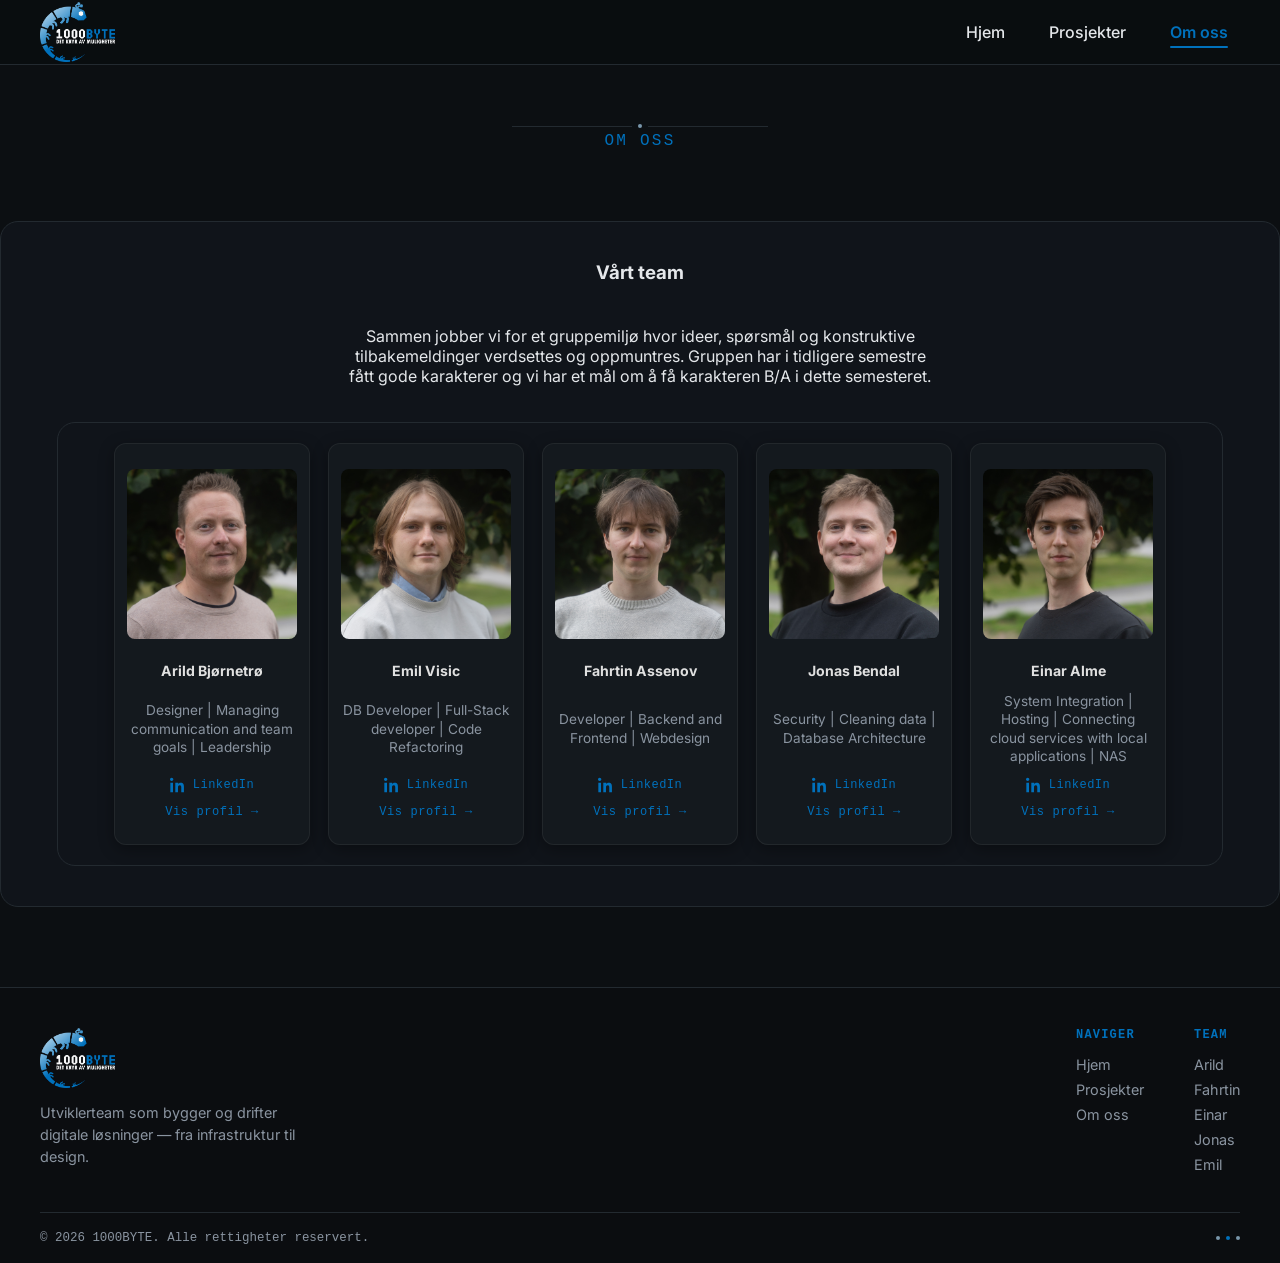
==== about.html @ f6336012 "changes to layout and keep things consistent in style." ====
<!DOCTYPE html>
<html lang="no">
<head>
    <meta charset="UTF-8">
    <meta name="viewport" content="width=device-width, initial-scale=1.0">
    <title>1000BYTE &mdash; Om oss</title>
    <link rel="stylesheet" href="site.css">
    <link rel="preconnect" href="https://fonts.googleapis.com">
    <link rel="preconnect" href="https://fonts.gstatic.com" crossorigin>
    <link href="https://fonts.googleapis.com/css2?family=Bitcount+Single:wght@100..900&family=Tiny5&display=swap" rel="stylesheet">
    <link href="https://fonts.googleapis.com/css2?family=Inter:wght@400;500;600;700;900&display=swap" rel="stylesheet">
</head>

<body class="about-page">
    <div id="header"></div>
    <header class="hero">

    <div class="section-divider">
        <span></span>
    </div>

    <span class="eyebrow">Om oss</span>

</header>
    
        <section class="section-panel">
            <h3 class="header-title" style="padding:0 0 8px; text-align:center;">
                Vårt team
            </h3>
            <div class="about-text-box">
            <p style="text-align:center;">
                Sammen jobber vi for et gruppemiljø hvor ideer, spørsmål og konstruktive tilbakemeldinger verdsettes og oppmuntres.
                Gruppen har i tidligere semestre fått gode karakterer og vi har et mål om å få karakteren B/A i dette semesteret.
            </p>
            </div>

        <section class="team-section section-panel">
            <div class="team">
               <div class="member-link">
    <div class="member">

        <a class="member-main-link"
           href="profile-arild.html"
           aria-label="Vis profilen til Arild Bjørnetrø"></a>

        <img src="img/Arild.jpg" alt="Arild" class="avatar-image">

        <h3 class="bold-text">Arild Bjørnetrø</h3>

        <p>
            Designer | Managing communication and team goals | Leadership
        </p>

        <a class="member-linkedin"
           href="https://www.linkedin.com/in/arild-bj%C3%B8rnetr%C3%B8-a94b39323/"
           target="_blank"
           rel="noopener noreferrer">

            <svg viewBox="0 0 24 24" aria-hidden="true">
                <path d="M4.98 3.5C4.98 4.88 3.86 6 2.48 6S0 4.88 0 3.5
                1.12 1 2.5 1s2.48 1.12 2.48 2.5zM.5 8.5h4V23h-4V8.5z
                M8.5 8.5h3.8v2h.05c.53-1 1.83-2.05 3.77-2.05
                4.03 0 4.78 2.65 4.78 6.1V23h-4v-6.9
                c0-1.65-.03-3.77-2.3-3.77-2.3 0-2.65
                1.8-2.65 3.65V23h-4V8.5z"/>
            </svg>

            LinkedIn
        </a>

        <span class="view-profile">Vis profil</span>

    </div>
</div>

    <!-- ==================== EMIL ==================== -->
    <div class="member-link">
        <div class="member">

            <a class="member-main-link"
               href="profile-emil.html"
               aria-label="Vis profilen til Emil Visic"></a>

            <img src="img/Emil.jpg"
                 alt="Emil Visic"
                 class="avatar-image">

            <h3 class="bold-text">Emil Visic</h3>

            <p>
                DB Developer | Full-Stack developer | Code Refactoring
            </p>

            <a class="member-linkedin"
               href="https://www.linkedin.com/in/emil-visic-a8aa793b9/"
               target="_blank"
               rel="noopener noreferrer">

                <svg viewBox="0 0 24 24" aria-hidden="true">
                    <path d="M4.98 3.5C4.98 4.88 3.86 6 2.48 6S0 4.88 0 3.5
                    1.12 1 2.5 1s2.48 1.12 2.48 2.5zM.5 8.5h4V23h-4V8.5z
                    M8.5 8.5h3.8v2h.05c.53-1 1.83-2.05 3.77-2.05
                    4.03 0 4.78 2.65 4.78 6.1V23h-4v-6.9
                    c0-1.65-.03-3.77-2.3-3.77-2.3 0-2.65
                    1.8-2.65 3.65V23h-4V8.5z"/>
                </svg>

                LinkedIn
            </a>

            <span class="view-profile">Vis profil</span>

        </div>
    </div>


                 <div class="member-link">
        <div class="member">

            <a class="member-main-link"
               href="profile-fahrtin.html"
               aria-label="Vis profilen til Fahrtin Assenov"></a>

            <img src="img/Fahrtin.jpg"
                 alt="Fahrtin Assenov"
                 class="avatar-image">

            <h3 class="bold-text">Fahrtin Assenov</h3>

            <p>
                Developer | Backend and Frontend | Webdesign
            </p>

            <a class="member-linkedin"
               href="https://www.linkedin.com/in/fahrtin/"
               target="_blank"
               rel="noopener noreferrer">

                <svg viewBox="0 0 24 24" aria-hidden="true">
                    <path d="M4.98 3.5C4.98 4.88 3.86 6 2.48 6S0 4.88 0 3.5
                    1.12 1 2.5 1s2.48 1.12 2.48 2.5zM.5 8.5h4V23h-4V8.5z
                    M8.5 8.5h3.8v2h.05c.53-1 1.83-2.05 3.77-2.05
                    4.03 0 4.78 2.65 4.78 6.1V23h-4v-6.9
                    c0-1.65-.03-3.77-2.3-3.77-2.3 0-2.65
                    1.8-2.65 3.65V23h-4V8.5z"/>
                </svg>

                LinkedIn
            </a>

            <span class="view-profile">Vis profil</span>

        </div>
    </div>


    <!-- ==================== JONAS ==================== -->
    <div class="member-link">
        <div class="member">

            <a class="member-main-link"
               href="profile-jonas.html"
               aria-label="Vis profilen til Jonas Bendal"></a>

            <img src="img/Jonas.jpg"
                 alt="Jonas Bendal"
                 class="avatar-image">

            <h3 class="bold-text">Jonas Bendal</h3>

            <p>
                Security | Cleaning data | Database Architecture
            </p>

            <a class="member-linkedin"
               href="https://www.linkedin.com/in/jonasbendal/"
               target="_blank"
               rel="noopener noreferrer">

                <svg viewBox="0 0 24 24" aria-hidden="true">
                    <path d="M4.98 3.5C4.98 4.88 3.86 6 2.48 6S0 4.88 0 3.5
                    1.12 1 2.5 1s2.48 1.12 2.48 2.5zM.5 8.5h4V23h-4V8.5z
                    M8.5 8.5h3.8v2h.05c.53-1 1.83-2.05 3.77-2.05
                    4.03 0 4.78 2.65 4.78 6.1V23h-4v-6.9
                    c0-1.65-.03-3.77-2.3-3.77-2.3 0-2.65
                    1.8-2.65 3.65V23h-4V8.5z"/>
                </svg>

                LinkedIn
            </a>

            <span class="view-profile">Vis profil</span>

        </div>
    </div>


    <!-- ==================== EINAR ==================== -->
    <div class="member-link">
        <div class="member">

            <a class="member-main-link"
               href="profile-einar.html"
               aria-label="Vis profilen til Einar Alme"></a>

            <img src="img/Einar.jpg"
                 alt="Einar Alme"
                 class="avatar-image">

            <h3 class="bold-text">Einar Alme</h3>

            <p>
                System Integration | Hosting | Connecting cloud services with local applications | NAS
            </p>

            <a class="member-linkedin"
               href="https://www.linkedin.com/in/einaralme/"
               target="_blank"
               rel="noopener noreferrer">

                <svg viewBox="0 0 24 24" aria-hidden="true">
                    <path d="M4.98 3.5C4.98 4.88 3.86 6 2.48 6S0 4.88 0 3.5
                    1.12 1 2.5 1s2.48 1.12 2.48 2.5zM.5 8.5h4V23h-4V8.5z
                    M8.5 8.5h3.8v2h.05c.53-1 1.83-2.05 3.77-2.05
                    4.03 0 4.78 2.65 4.78 6.1V23h-4v-6.9
                    c0-1.65-.03-3.77-2.3-3.77-2.3 0-2.65
                    1.8-2.65 3.65V23h-4V8.5z"/>
                </svg>

                LinkedIn
            </a>

            <span class="view-profile">Vis profil</span>

        </div>
    </div>

</div>
        </section>
    </section>
       
    <div id="footer"></div>

    <script src="site.js" defer></script>
</body>
</html>
---- site.css ----
* {
    box-sizing: border-box;
}

html {
    scroll-behavior: smooth;
    min-height: 100%;
}

:root {
    --primary-color: #101418;
    --secondary-color: #7996ab;
    --accent: #0071bc;
    --accent-dim: rgba(94, 234, 212, 0.16);
    --background-color: #0a0d10;
    --primary-text: #e4e7ea;
    --secondary-text: #8a94a0;
    --card-background: #14191e;
    --card-border: #232a30;
    --card-border-soft: rgba(255, 255, 255, 0.06);
    --card-shadow: rgba(0, 0, 0, 0.35);
    --page-color: #0c0f12;
    --panel-background: #10141a;
    --mono-font: "SFMono-Regular", Consolas, "Liberation Mono", Menlo, monospace;
}

body {
    margin: 0;
    min-height: 100vh;
    display: flex;
    flex-direction: column;

    background-color: var(--page-color);
    background-image:
        radial-gradient(circle, rgba(94, 234, 212, 0.10) 1px, transparent 1.2px),
        linear-gradient(90deg, rgba(121, 150, 171, 0.025) 1px, transparent 1px),
        linear-gradient(0deg, rgba(121, 150, 171, 0.025) 1px, transparent 1px);
    background-size: 32px 32px, 32px 32px, 32px 32px;
    background-position: 0 0, 0 0, 0 0;
    background-attachment: fixed;

    color: var(--primary-text);
    font-family: Inter, -apple-system, BlinkMacSystemFont, "Segoe UI", sans-serif;
    padding-top: 64px;
}

/* Top Menu */

.nav-bar {
    position: fixed;
    top: 0;
    z-index: 100;
    width: 100%;
    background: rgba(10, 13, 16, 0.85);
    border-bottom: 1px solid var(--card-border);
    backdrop-filter: blur(12px);
}

.nav-inner {
    width: min(1200px, calc(100% - 64px));
    height: 64px;
    margin: 0 auto;
    display: flex;
    align-items: center;
    justify-content: space-between;
}

.logo {
    display: inline-flex;
    align-items: center;
    text-decoration: none;
}

.logo img {
    display: block;
    width: auto;
    height: 60px;
}

.nav-links {
    display: flex;
    gap: 20px;
    align-items: center;
}

    .nav-links a {
        position: relative;
        text-decoration: none;
        color: var(--primary-text);
        font-weight: 500;
        transition: color 0.2s ease-in-out;
        border-radius: 7px;
        padding: 8px 12px;
    }

        .nav-links a:hover {
            color: var(--page-color);
            background: var(--accent);
        }

        .nav-links a.active {
            color: var(--accent);
            font-weight: 600;
        }

        .nav-links a.active::after {
            content: "";
            position: absolute;
            left: 12px;
            right: 12px;
            bottom: 2px;
            height: 2px;
            background: var(--accent);
            border-radius: 2px;
        }

.nav-toggle {
    display: none;
    flex-direction: column;
    justify-content: center;
    align-items: center;
    gap: 5px;
    width: 38px;
    height: 38px;
    padding: 0;
    background: transparent;
    border: 1px solid var(--card-border);
    border-radius: 7px;
    cursor: pointer;
}

.nav-toggle span {
    display: block;
    width: 18px;
    height: 2px;
    background: var(--primary-text);
    border-radius: 2px;
    transition: transform 0.25s ease, opacity 0.2s ease;
}

.nav-toggle:hover {
    border-color: var(--accent);
}

.nav-toggle.is-active span:nth-child(1) {
    transform: translateY(7px) rotate(45deg);
}

.nav-toggle.is-active span:nth-child(2) {
    opacity: 0;
}

.nav-toggle.is-active span:nth-child(3) {
    transform: translateY(-7px) rotate(-45deg);
}

/* Font */

.tiny5-regular {
    font-family: "Tiny5", sans-serif;
    font-weight: 400;
    font-style: normal;
}

.bitcount-single-title {
    font-family: "Bitcount Single", system-ui;
    font-optical-sizing: auto;
    font-weight: 400;
    font-style: normal;
    font-variation-settings: normal;
}

.normal-text {
    font-family: Inter, system-ui, sans-serif;
    font-weight: 400;
    font-style: normal;
    color: var(--primary-text);
}

.bold-text {
    font-family: Inter, system-ui, sans-serif;
    font-weight: 900;
    font-style: normal;
}

.eyebrow {
    display: block;
    font-family: var(--mono-font);
    font-size: 1rem;
    letter-spacing: 0.14em;
    text-transform: uppercase;
    color: var(--accent);
    margin-bottom: 1px;
}

/*text*/


    .about-text-box {
  display: flex;
  justify-content: center; /* Centers horizontally */
  align-items: center;     /* Centers vertically */
  width: 50%;
  margin: auto;
}

/* content */

.content-container {
    width: min(1200px, calc(100% - 64px));
    margin: 0 auto;
    padding: 10px 32px 60px;
    background: transparent;
    flex-grow: 1;
}

.projects-container {
    display: grid;
    grid-template-columns: repeat(2, minmax(0, 1fr));
    gap: 20px;
    margin-top: 20px;
}

.project-card {
    position: relative;
    display: flex;
    flex-direction: column;

    background: var(--card-background);
    border: 1px solid var(--card-border-soft);
    border-radius: 8px;
    box-shadow: 0 2px 4px var(--card-shadow);
    padding: 24px;
    min-width: 0;

    transition: transform 0.2s ease-in-out,
                box-shadow 0.2s ease-in-out,
                border-color 0.2s ease-in-out;
}

/* Beskrivelsen bruker tilgjengelig plass
   og sentreres vertikalt */
.project-card .normal-text {
    flex: 1;
    display: flex;
    align-items: center;
    margin: 20px 0;
}

/* Lenken ligger alltid nederst */
.project-card > a {
    margin-top: auto;
    align-self: center;
    color: var(--accent);
    text-decoration: none;
    font-weight: 600;
}

    .project-card:hover {
        transform: translateY(-4px);
        border-color: var(--accent);
        box-shadow: 0 8px 20px var(--card-shadow);
    }

.projects-section {
    margin-top: 40px;
}

/* team */

.team {
    display: grid;
    grid-template-columns: repeat(5, minmax(0, 1fr));
    gap: 18px;
    max-width: none;
    margin: 0 auto;
    width: 100%;
    min-width: 0;
}

.member-link {
    position: relative;
    display: flex;
    height: 100%;
    color: inherit;
    border-radius: 12px;
    min-width: 0;
}

/* Usynlig lenke som gjør hele kortet klikkbart */
.member-main-link {
    position: absolute;
    inset: 0;
    z-index: 1;
    border-radius: 12px;
}

.member {
    position: relative;
    display: flex;
    flex-direction: column;
    align-items: center;
    width: 100%;
    height: 100%;
    text-align: center;
    padding: 25px 12px;
    background: var(--card-background);
    border: 1px solid var(--card-border-soft);
    border-radius: 12px;
    box-shadow: 0 4px 15px var(--card-shadow);
    transition:
        transform 0.25s ease,
        border-color 0.25s ease,
        box-shadow 0.25s ease;
    overflow: hidden;
}

/* Hover på hele kortet */
.member-link:hover .member {
    transform: translateY(-4px);
    border-color: var(--accent);
    box-shadow:
        0 10px 24px var(--card-shadow),
        0 0 0 1px var(--accent-dim);
}

/* Keyboard-focus på hovedlenken */
.member-link:has(.member-main-link:focus-visible) .member {
    border-color: var(--accent);
    box-shadow:
        0 10px 24px var(--card-shadow),
        0 0 0 1px var(--accent-dim);
}

/* Profilbilde */
.avatar-image {
    display: block;
    width: 100%;
    aspect-ratio: 1 / 1;
    object-fit: cover;
    object-position: center;
    margin: 0 auto 15px;
    border-radius: 8px;
    transition:
        transform 0.35s ease,
        box-shadow 0.35s ease;
    will-change: transform;
    flex-shrink: 0;
}

.member-link:hover .avatar-image {
    transform: scale(1.03);
}

/* Navn */
.member h3 {
    margin: 8px 0 0;
    color: #e0e0e0;
    font-weight: 700;
    font-size: clamp(0.85rem, 1.1vw, 1.05rem);
    line-height: 1.25;
    white-space: nowrap;
    flex-shrink: 0;
}

/* Rolle / beskrivelse */
.member p {
    flex: 1 1 auto;
    display: flex;
    align-items: center;
    justify-content: center;
    margin: 0;
    padding: 12px 0;
    color: var(--secondary-text);
    font-size: 0.85rem;
    line-height: 1.35;
    overflow-wrap: break-word;
}

/*
   Innholdet ligger over hovedlenken visuelt,
   men klikk går gjennom til hovedlenken.
*/
.member img,
.member h3,
.member p,
.view-profile {
    position: relative;
    z-index: 2;
    pointer-events: none;
}

/* LinkedIn-lenke */
.member-linkedin {
    position: relative;
    z-index: 3;

    display: inline-flex;
    align-items: center;
    justify-content: center;
    gap: 7px;

    margin-top: auto;
    margin-bottom: 8px;

    color: var(--accent);
    font-family: var(--mono-font);
    font-size: 0.75rem;
    letter-spacing: 0.04em;
    text-decoration: none;
    flex-shrink: 0;
}

.member-linkedin svg {
    width: 16px;
    height: 16px;
    fill: currentColor;
}

.member-linkedin:hover {
    text-decoration: underline;
}

/* Vis profil */
.view-profile {
    display: inline-block;
    margin-top: 0;
    padding-top: 4px;
    font-family: var(--mono-font);
    font-size: 0.75rem;
    letter-spacing: 0.05em;
    color: var(--accent);
    flex-shrink: 0;
}

.view-profile::after {
    content: " \2192";
}

/* Hero (index) */

.hero {
    position: relative;

    padding: 100px 30px;
    min-height: 500px;

    display: flex;
    flex-direction: column;
    justify-content: center;

    text-align: center;

    background-image: url("img/Team.jpg");

    background-size: cover;
    background-position: center;
    background-repeat: no-repeat;

    border-radius: 12px;
    overflow: hidden;
}

/* Alt innhold skal ligge foran bakgrunn/overlay */
.hero > * {
    position: relative;
    z-index: 1;
}

.hero-title {
    margin: 0;
    font-size: clamp(2rem, 5vw, 3rem);
    color: var(--primary-text);
    
}

.hero-subtitle {
    max-width: 560px;
    margin: 14px auto 0;
    color: var(--secondary-text);
    line-height: 1.6;

    transform: translateY(100px);
}

.hero-actions {
    display: flex;
    gap: 14px;
    justify-content: center;
    margin-top: 28px;
    flex-wrap: wrap;

    transform: translateY(100px);
}

.btn {
    display: inline-flex;
    align-items: center;
    gap: 8px;
    padding: 10px 20px;
    border-radius: 6px;
    text-decoration: none;
    font-weight: 600;
    font-size: 0.95rem;
    border: 1px solid var(--card-border);
    transition: border-color 0.2s ease, color 0.2s ease, background 0.2s ease;
}

.btn-primary {
    color: var(--primary-text);
    background: transparent;
}

.btn-primary:hover {
    border-color: var(--accent);
    color: var(--accent);
}

.btn-ghost {
    color: var(--primary-text);
    background: transparent;
}

.btn-ghost:hover {
    border-color: var(--accent);
    color: var(--accent);
}

/* Projects page */

.projects-page {
    background-image: none;
    background-color: var(--page-color);
}

.projects-page .hero {
    background-image: none;
    min-height: auto;
    padding: 50px 30px;
}

.projects-page .hero::before {
    display: none;
}

/* About us page */

.about-page {
    background-image: none;
    background-color: var(--page-color);
}

.about-page .hero {
    background-image: none;
    min-height: auto;
    padding: 50px 30px;
}

.about-page .hero::before {
    display: none;
}

/* Section panels — background + a slight hint of color per section */

.section-panel {
    position: relative;
    z-index: 0;
    overflow: hidden;
    margin: 20px 0;
    background: var(--panel-background);
    border: 1px solid var(--card-border);
    border-radius: 18px;
    padding: 20px clamp(20px, 6vw, 56px);
}

.section-panel::before {
    content: "";
    position: absolute;
    inset: 0;
    z-index: -1;
    background: radial-gradient(circle at 18% 15%, var(--panel-tint, transparent) 0%, transparent 55%);
    pointer-events: none;
}

.section-panel--accent {
    --panel-tint: rgba(94, 234, 212, 0.10);
}

.section-panel--muted {
    --panel-tint: rgba(121, 150, 171, 0.10);
}

/* Section divider */

.section-divider {
    display: flex;
    align-items: center;
    gap: 6px;
    justify-content: center;
    margin: 10px 0 4px;
    color: var(--secondary-text);
}

.section-divider span {
    width: 4px;
    height: 4px;
    border-radius: 50%;
    background: var(--secondary-color);
}

.section-divider::before,
.section-divider::after {
    content: "";
    flex: 1;
    max-width: 120px;
    height: 1px;
    background: var(--card-border);
}

/* Company logos */

.logos-section {
    margin: 50px 0 30px;
    text-align: center;
}

.logo-strip {
    display: grid;
    grid-template-columns: repeat(auto-fit, minmax(180px, 1fr));
    gap: 14px;
    margin-top: 20px;
}

.logo-tile {
    display: flex;
    flex-direction: column;
    align-items: center;
    justify-content: center;
    gap: 12px;
    padding: 24px 14px;

    background: var(--card-background);
    border: 1px solid var(--card-border-soft);
    border-radius: 20px;

    color: var(--secondary-text);
    cursor: pointer;

    transition:
        transform 0.22s ease,
        border-color 0.22s ease,
        box-shadow 0.22s ease,
        background-color 0.22s ease;
}

.logo-tile:hover {
    transform: translateY(-4px);

    border-color: var(--accent);

    background: rgba(63, 97, 170, 0.06);

    box-shadow:
        0 10px 24px rgba(0, 0, 0, 0.30),
        0 0 0 1px var(--accent-dim),
        0 0 20px rgba(63, 97, 170, 0.12);

    color: var(--accent);
}

.logo-tile svg {
    width: 26px;
    height: 26px;
    opacity: 0.8;
}

.logo-tile img {
    display: block;
    width: 100%;
    max-width: 150px;
    height: auto;
    max-height: 60px;
    object-fit: contain;
    background: #fff;
    border-radius: 6px;
    padding: 8px 14px;
}

.logo-tile span {
    font-family: var(--mono-font);
    font-size: 0.78rem;
    letter-spacing: 0.04em;
}

/* Critter (tusenbein) */

.critter-wrap {
    display: flex;
    flex-direction: column;
    align-items: center;
    gap: 14px;
    margin-top: 36px;
}

.critter {
    display: inline-flex;
    align-items: flex-end;
    gap: 4px;
    padding-bottom: 10px;
    border-bottom: 1px solid var(--card-border);
}

.critter-square {
    width: 13px;
    height: 13px;
    background: var(--accent);
    opacity: 0.5;
    border-radius: 3px;
    cursor: default;
    transition: transform 0.18s cubic-bezier(0.34, 1.56, 0.64, 1), opacity 0.18s ease;
}

.critter-head {
    position: relative;
    width: 18px;
    height: 18px;
    opacity: 1;
    box-shadow: 0 0 10px 1px var(--accent-dim);
}

.critter-head::before,
.critter-head::after {
    content: "";
    position: absolute;
    top: 5px;
    width: 3px;
    height: 3px;
    border-radius: 1px;
    background: var(--page-color);
}

.critter-head::before {
    left: 4px;
}

.critter-head::after {
    left: 11px;
}

.critter-square.is-jump {
    transform: translateY(-14px);
    opacity: 1;
}

.critter-square.is-jump-near {
    transform: translateY(-6px);
    opacity: 0.8;
}

/* Value sections (Why pick us / Core values) */

.value-section {
    margin: 60px 0;
    text-align: center;
}

.section-title {
    font-size: 1.6rem;
    margin: 6px 0 14px;
    color: var(--primary-text);
}

.section-lead {
    max-width: 620px;
    margin: 0 auto 30px;
    color: var(--secondary-text);
    line-height: 1.6;
}

.feature-grid,
.values-grid {
    text-align: left;
}

.feature-grid {
    display: grid;
    grid-template-columns: repeat(auto-fit, minmax(220px, 1fr));
    gap: 18px;
}

.feature-card {
    background: var(--card-background);
    border: 1px solid var(--accent);
    border-radius: 10px;
    padding: 22px;
}

.feature-icon {
    display: inline-flex;
    width: 38px;
    height: 38px;
    align-items: center;
    justify-content: center;
    border-radius: 8px;
    background: var(--accent-dim);
    color: var(--accent);
    margin-bottom: 14px;
}

.feature-icon svg {
    width: 20px;
    height: 20px;
}

.feature-card h3 {
    margin: 0 0 8px;
    font-size: 1rem;
    color: var(--primary-text);
}

.feature-card p {
    margin: 0;
    color: var(--secondary-text);
    font-size: 0.9rem;
    line-height: 1.5;
}

.values-grid {
    display: grid;
    grid-template-columns: repeat(auto-fit, minmax(200px, 1fr));
    gap: 18px;
}

.value-card {
    background: var(--card-background);
    border: 1px solid var(--accent);
    border-radius: 10px;
    padding: 22px;
}



.value-index {
    font-family: var(--mono-font);
    color: var(--accent);
    font-size: 0.8rem;
}

.value-card h3 {
    margin: 8px 0 6px;
    color: var(--primary-text);
    font-size: 1rem;
}

.value-card p {
    margin: 0;
    color: var(--secondary-text);
    font-size: 0.88rem;
    line-height: 1.5;
}

/* Scroll-triggered underline reveal */

.reveal-underline {
    position: relative;
    display: inline-block;
    padding-bottom: 8px;
}

.reveal-underline::after {
    content: "";
    position: absolute;
    left: 0;
    bottom: 0;
    width: 100%;
    height: 2px;
    background: linear-gradient(90deg, var(--accent), var(--secondary-color));
    transform: scaleX(0);
    transform-origin: left;
    transition: transform 0.7s cubic-bezier(0.4, 0, 0.2, 1);
}

.reveal-underline.in-view::after {
    transform: scaleX(1);
}

/* Footer */

.site-footer {
    margin-top: 60px;
    border-top: 1px solid var(--card-border);
    background: rgba(10, 13, 16, 0.6);
}

.footer-inner {
    width: min(1200px, calc(100% - 64px));
    margin: 0 auto;
    padding: 40px 0 0;
}

.footer-top {
    display: flex;
    justify-content: space-between;
    flex-wrap: wrap;
    gap: 30px;
    padding-bottom: 30px;
}

.footer-tagline {
    max-width: 280px;
    margin-top: 10px;
    color: var(--secondary-text);
    font-size: 0.9rem;
    line-height: 1.5;
}

.footer-links {
    display: flex;
    gap: 50px;
    flex-wrap: wrap;
}

.footer-col h4 {
    font-family: var(--mono-font);
    font-size: 0.75rem;
    letter-spacing: 0.1em;
    text-transform: uppercase;
    color: var(--accent);
    margin: 0 0 10px;
}

.footer-col a {
    display: block;
    color: var(--secondary-text);
    text-decoration: none;
    font-size: 0.9rem;
    padding: 4px 0;
}

.footer-col a:hover {
    color: var(--accent);
}

.footer-bottom {
    display: flex;
    justify-content: space-between;
    align-items: center;
    flex-wrap: wrap;
    gap: 10px;
    padding: 18px 0;
    border-top: 1px solid var(--card-border);
    color: var(--secondary-text);
    font-family: var(--mono-font);
    font-size: 0.78rem;
}

.footer-bottom .dots {
    display: flex;
    gap: 6px;
}

.footer-bottom .dots span {
    width: 4px;
    height: 4px;
    border-radius: 50%;
    background: var(--secondary-color);
}

.footer-bottom .dots span:nth-child(2) {
    background: var(--accent);
}

/* Profile page */

.breadcrumb {
    margin-top: 18px;
    font-family: var(--mono-font);
    font-size: 0.85rem;
}

.breadcrumb a {
    color: var(--secondary-text);
    text-decoration: none;
}

.breadcrumb a:hover {
    color: var(--accent);
}

.profile-hero {
    display: grid;
    grid-template-columns: 220px 1fr;
    gap: 32px;
    align-items: center;
    margin: 30px 0 40px;
    padding: 30px;
    background: var(--card-background);
    border: 1px solid var(--card-border);
    border-radius: 14px;
}

.profile-avatar {
    width: 100%;
    aspect-ratio: 1 / 1;
    object-fit: cover;
    border-radius: 10px;
    border: 1px solid var(--card-border);
}

.profile-name {
    margin: 0;
    font-size: clamp(1.5rem, 3vw, 2.2rem);
    color: var(--primary-text);
}

.profile-role {
    margin: 6px 0 18px;
    color: var(--secondary-text);
}

.profile-socials {
    display: flex;
    gap: 10px;
    flex-wrap: wrap;
}

.social-btn {
    display: inline-flex;
    align-items: center;
    gap: 8px;
    padding: 8px 14px;
    border-radius: 6px;
    border: 1px solid var(--card-border);
    color: var(--primary-text);
    text-decoration: none;
    font-size: 0.9rem;
    font-weight: 500;
    transition: border-color 0.2s ease, color 0.2s ease, background 0.2s ease;
}

.social-btn svg {
    width: 16px;
    height: 16px;
    fill: currentColor;
}

.social-btn:hover {
    border-color: var(--accent);
    color: var(--accent);
    background: var(--accent-dim);
}

.profile-section {
    margin: 34px 0;
}

.profile-section h2 {
    font-size: 1.05rem;
    color: var(--primary-text);
    margin-bottom: 12px;
    padding-bottom: 8px;
    border-bottom: 1px solid var(--card-border);
}

.skills-tags {
    display: flex;
    flex-wrap: wrap;
    gap: 10px;
    padding: 0;
    margin: 0;
    list-style: none;
}

.skills-tags li {
    font-family: var(--mono-font);
    font-size: 0.82rem;
    color: var(--accent);
    background: var(--accent-dim);
    border: 1px solid rgba(94, 234, 212, 0.3);
    border-radius: 5px;
    padding: 6px 10px;
}

.video-embed {
    position: relative;
    aspect-ratio: 16 / 9;
    border-radius: 10px;
    border: 1px dashed var(--card-border);
    background: var(--card-background);
    display: flex;
    align-items: center;
    justify-content: center;
    color: var(--secondary-text);
    overflow: hidden;
}

.video-embed iframe,
.video-embed video {
    position: absolute;
    inset: 0;
    width: 100%;
    height: 100%;
    border: 0;
}

.video-embed .video-placeholder-label {
    display: flex;
    flex-direction: column;
    align-items: center;
    gap: 10px;
    font-family: var(--mono-font);
    font-size: 0.8rem;
    text-align: center;
    padding: 0 20px;
}

.video-embed .play-icon {
    width: 44px;
    height: 44px;
    border-radius: 50%;
    border: 1px solid var(--card-border);
    display: flex;
    align-items: center;
    justify-content: center;
    color: var(--accent);
}

.back-link {
    display: inline-block;
    margin-top: 30px;
    color: var(--secondary-text);
    text-decoration: none;
    font-family: var(--mono-font);
    font-size: 0.85rem;
}

.back-link:hover {
    color: var(--accent);
}

/* Team video */

.video-section {
    padding: 50px 0 70px;
    text-align: center;
}

.video-title {
    margin: 12px 0 0;
    color: var(--primary-text);
    font-size: clamp(1.7rem, 4vw, 2.4rem);
}

.video-lead {
    max-width: 650px;
    margin: 12px auto 30px;
    color: var(--secondary-text);
    line-height: 1.6;
}

.video-wrapper {
    width: 100%;
    max-width: 900px;
    margin: 0 auto;
    aspect-ratio: 16 / 9;

    border-radius: 12px;
    overflow: hidden;

    border: 1px solid var(--card-border);
    background: #000;
}

.video-wrapper iframe {
    display: block;
    width: 100%;
    height: 100%;
    border: 0;
}



/* Mobile */

@media (max-width: 768px) {
    .team {
        grid-template-columns: repeat(2, 1fr);
    }

    .content-container {
        padding: 10px 20px;
    }

    .section-panel {
        padding: 32px 20px;
    }

    .profile-hero {
        grid-template-columns: 1fr;
        text-align: center;
        padding: 24px;
    }

    .profile-avatar {
        max-width: 220px;
        margin: 0 auto;
    }

    .profile-socials {
        justify-content: center;
    }

    .footer-top {
        flex-direction: column;
        align-items: center;
        text-align: center;
    }

    .footer-links {
        justify-content: center;
        text-align: center;
    }

    .footer-bottom {
        justify-content: center;
        text-align: center;
    }

    .nav-toggle {
        display: flex;
    }

    .nav-links {
        position: absolute;
        top: 100%;
        left: 0;
        right: 0;
        flex-direction: column;
        align-items: center;
        gap: 4px;
        margin: 0;
        padding: 0 20px;
        background: var(--background-color);
        border-bottom: 1px solid var(--card-border);
        max-height: 0;
        overflow: hidden;
        opacity: 0;
        transition: max-height 0.3s ease, opacity 0.2s ease, padding 0.3s ease;
    }

    .nav-links.is-open {
        max-height: 300px;
        opacity: 1;
        padding: 12px 20px 20px;
    }

    .nav-links a {
        width: 100%;
        text-align: center;
    }
    .projects-container {
        grid-template-columns: 1fr;
    }
}

@media (max-width: 480px) {
    .team {
        grid-template-columns: 1fr;
    }
}
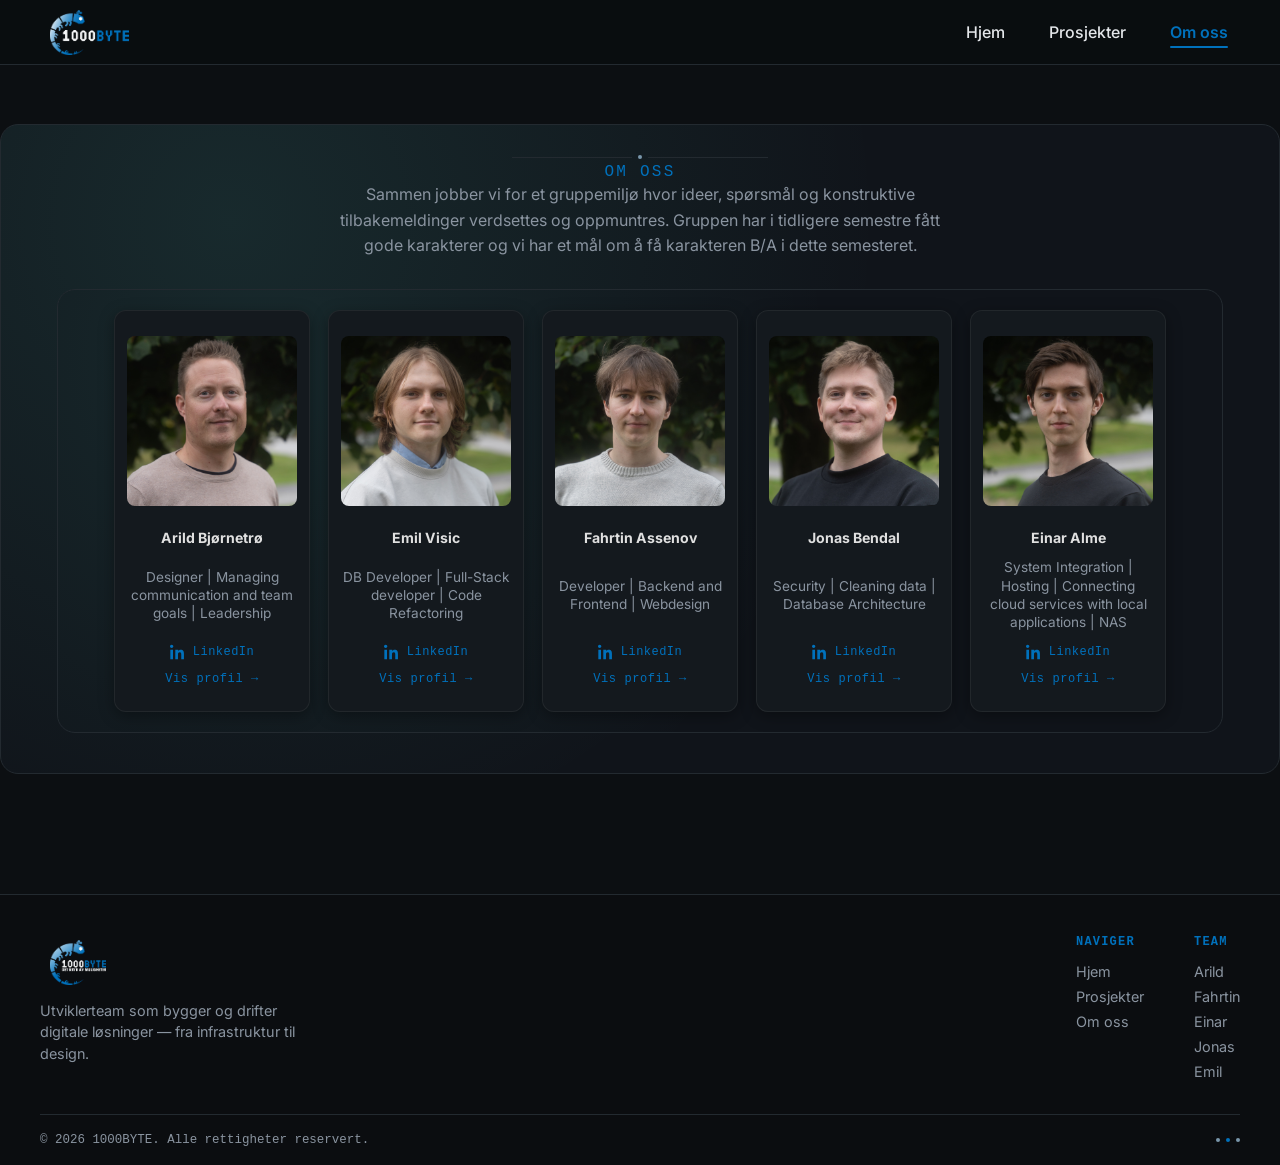
==== commit a5f7d303: "Oppdaterte LinkedIN link" ====
--- a/about.html
+++ b/about.html
@@ -13,26 +13,14 @@
 
 <body class="about-page">
     <div id="header"></div>
-    <header class="hero">
-
-    <div class="section-divider">
-        <span></span>
-    </div>
-
-    <span class="eyebrow">Om oss</span>
-
-</header>
-    
-        <section class="section-panel">
-            <h3 class="header-title" style="padding:0 0 8px; text-align:center;">
-                Vårt team
-            </h3>
-            <div class="about-text-box">
-            <p style="text-align:center;">
-                Sammen jobber vi for et gruppemiljø hvor ideer, spørsmål og konstruktive tilbakemeldinger verdsettes og oppmuntres.
-                Gruppen har i tidligere semestre fått gode karakterer og vi har et mål om å få karakteren B/A i dette semesteret.
-            </p>
-            </div>
+
+     <section class="value-section section-panel section-panel--accent">
+            <div class="section-divider"><span></span></div>
+            <span class="eyebrow">Om Oss</span>
+            <p class="section-lead">
+                    Sammen jobber vi for et gruppemiljø hvor ideer, spørsmål og konstruktive tilbakemeldinger verdsettes og oppmuntres.
+                    Gruppen har i tidligere semestre fått gode karakterer og vi har et mål om å få karakteren B/A i dette semesteret.
+                </p>
 
         <section class="team-section section-panel">
             <div class="team">
@@ -92,7 +80,7 @@
             </p>
 
             <a class="member-linkedin"
-               href="https://www.linkedin.com/in/emil-visic-a8aa793b9/"
+               href="https://www.linkedin.com/in/emilsorfjorddalvisic/"
                target="_blank"
                rel="noopener noreferrer">
 
--- a/site.css
+++ b/site.css
@@ -618,6 +618,19 @@
 }
 
 /* Company logos */
+
+/* Target the link container */
+.logo {
+  padding: 5px 10px;      
+  display: inline-flex;    /* Forces the link to respect padding and height */
+  align-items: center;     /* Perfectly centers the image vertically */
+}
+
+/* Control the image dimensions */
+.logo img {
+  height: 45px;            /* Set preferred logo height in pixels */
+  width: auto;             /* Prevents distortion or squishing */
+}
 
 .logos-section {
     margin: 50px 0 30px;
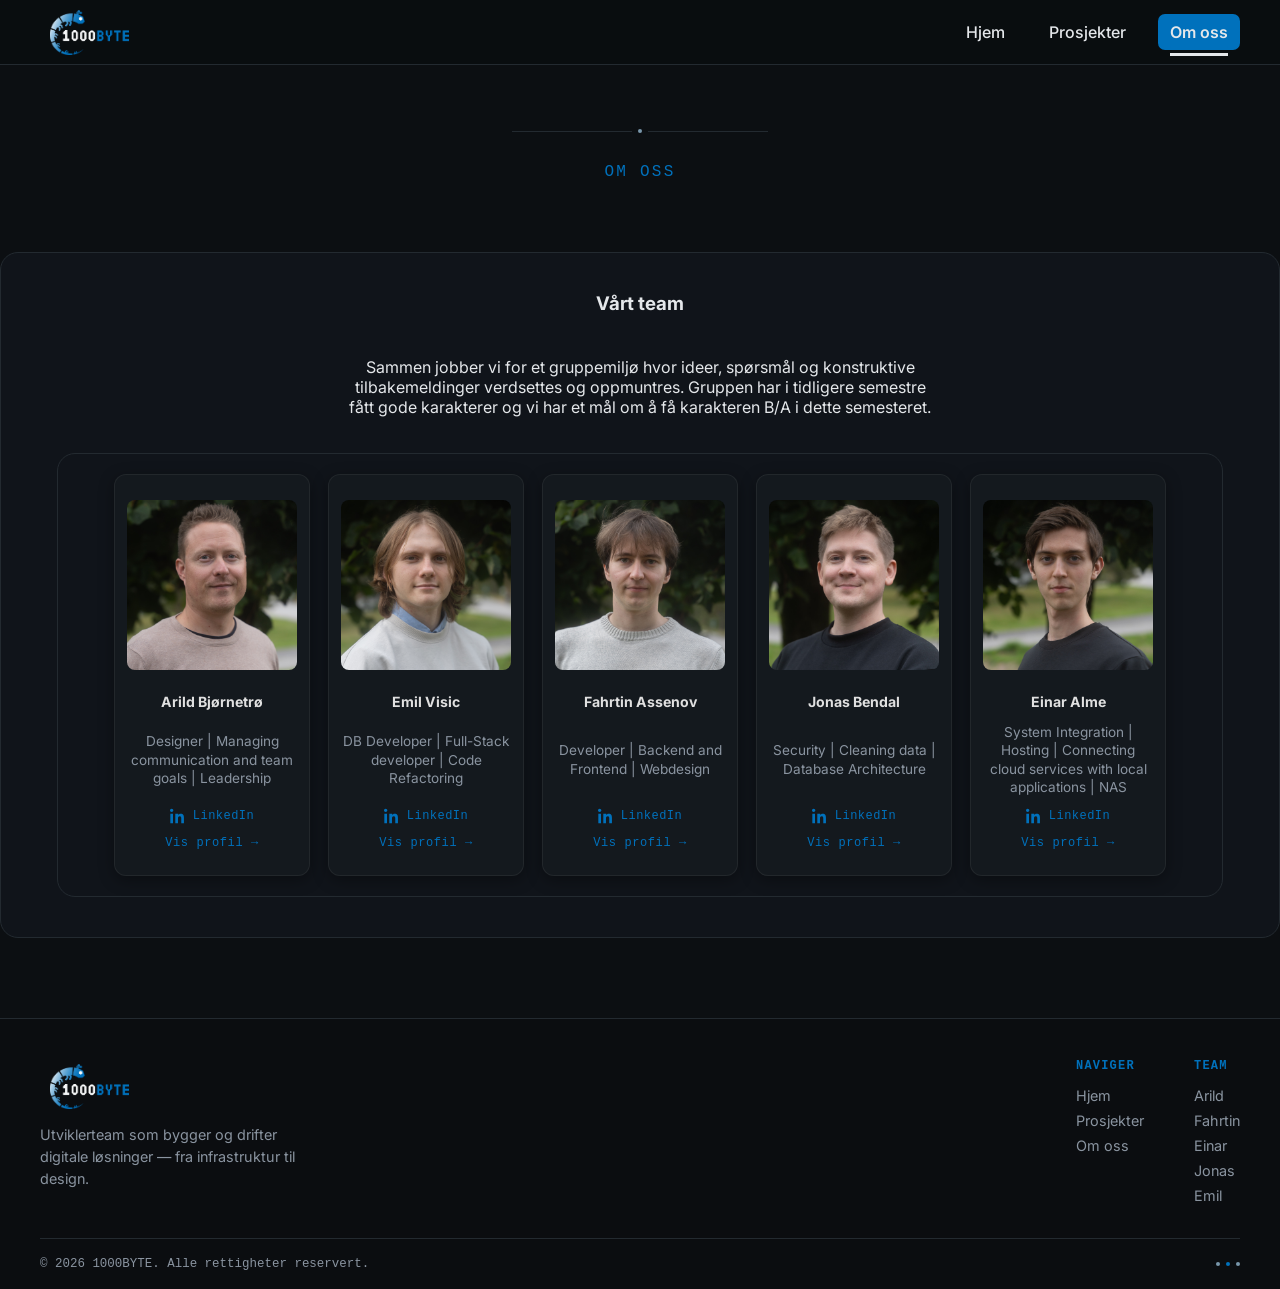
==== commit c9a0f674: "små endringer små endringer" ====
--- a/about.html
+++ b/about.html
@@ -13,14 +13,26 @@
 
 <body class="about-page">
     <div id="header"></div>
-
-     <section class="value-section section-panel section-panel--accent">
-            <div class="section-divider"><span></span></div>
-            <span class="eyebrow">Om Oss</span>
-            <p class="section-lead">
-                    Sammen jobber vi for et gruppemiljø hvor ideer, spørsmål og konstruktive tilbakemeldinger verdsettes og oppmuntres.
-                    Gruppen har i tidligere semestre fått gode karakterer og vi har et mål om å få karakteren B/A i dette semesteret.
-                </p>
+    <header class="hero">
+
+    <div class="section-divider">
+        <span></span>
+    </div>
+
+    <span class="eyebrow">Om oss</span>
+
+</header>
+    
+        <section class="section-panel">
+            <h3 class="header-title" style="padding:0 0 8px; text-align:center;">
+                Vårt team
+            </h3>
+            <div class="about-text-box">
+            <p style="text-align:center;">
+                Sammen jobber vi for et gruppemiljø hvor ideer, spørsmål og konstruktive tilbakemeldinger verdsettes og oppmuntres.
+                Gruppen har i tidligere semestre fått gode karakterer og vi har et mål om å få karakteren B/A i dette semesteret.
+            </p>
+            </div>
 
         <section class="team-section section-panel">
             <div class="team">
--- a/site.css
+++ b/site.css
@@ -94,13 +94,18 @@
     }
 
         .nav-links a:hover {
-            color: var(--page-color);
-            background: var(--accent);
+            color: var(--primary-text);
+            background-color: var(--accent);
         }
 
         .nav-links a.active {
-            color: var(--accent);
+            color: var(--primary-text);
+            background-color: var(--accent);
             font-weight: 600;
+            text-decoration: underline;
+            text-underline-offset: 15px;
+            text-decoration-color: var(--primary-text);
+            text-decoration-thickness: 3px;
         }
 
         .nav-links a.active::after {
@@ -112,7 +117,8 @@
             height: 2px;
             background: var(--accent);
             border-radius: 2px;
-        }
+}
+        
 
 .nav-toggle {
     display: none;
@@ -192,6 +198,22 @@
     color: var(--accent);
     margin-bottom: 1px;
 }
+
+/* Site header */
+
+.site-title {
+    display: inline-flex;
+    align-items: center;    
+    gap: 12px;
+    font-size: 2rem;        
+}
+
+.title-logo {
+    height: 1.2em;        
+    width: auto;          
+    display: block;
+}
+
 
 /*text*/
 
@@ -597,7 +619,7 @@
     align-items: center;
     gap: 6px;
     justify-content: center;
-    margin: 10px 0 4px;
+    margin: 15px 0 30px;
     color: var(--secondary-text);
 }
 
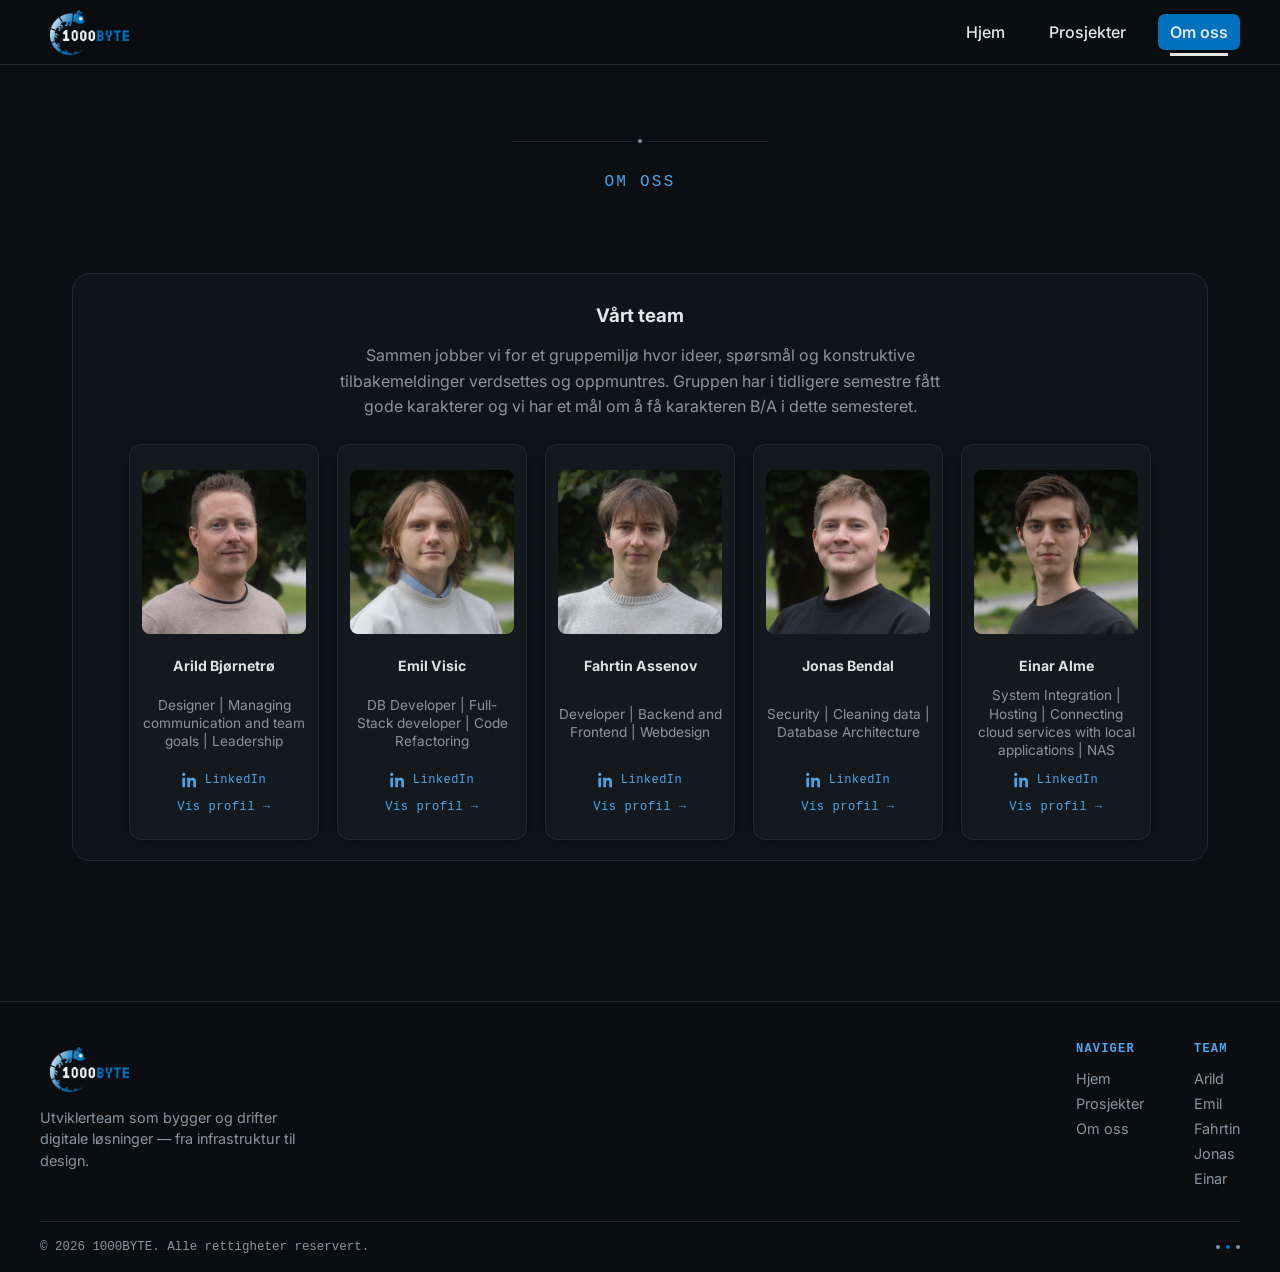
==== commit 0a3b4a51: "Design polish: layout, contrast, accessibility and cleanup - Om oss: content inside main container, " ====
--- a/about.html
+++ b/about.html
@@ -13,28 +13,30 @@
 
 <body class="about-page">
     <div id="header"></div>
+
+    <main class="content-container">
     <header class="hero">
 
     <div class="section-divider">
         <span></span>
     </div>
 
-    <span class="eyebrow">Om oss</span>
+    <h1 class="eyebrow">Om oss</h1>
 
 </header>
     
         <section class="section-panel">
-            <h3 class="header-title" style="padding:0 0 8px; text-align:center;">
+            <h2 class="header-title about-title">
                 Vårt team
-            </h3>
+            </h2>
             <div class="about-text-box">
-            <p style="text-align:center;">
+            <p>
                 Sammen jobber vi for et gruppemiljø hvor ideer, spørsmål og konstruktive tilbakemeldinger verdsettes og oppmuntres.
                 Gruppen har i tidligere semestre fått gode karakterer og vi har et mål om å få karakteren B/A i dette semesteret.
             </p>
             </div>
 
-        <section class="team-section section-panel">
+        <div class="team-section">
             <div class="team">
                <div class="member-link">
     <div class="member">
@@ -43,7 +45,7 @@
            href="profile-arild.html"
            aria-label="Vis profilen til Arild Bjørnetrø"></a>
 
-        <img src="img/Arild.jpg" alt="Arild" class="avatar-image">
+        <img src="img/Arild.jpg" width="2048" height="2048" alt="Arild" class="avatar-image">
 
         <h3 class="bold-text">Arild Bjørnetrø</h3>
 
@@ -81,7 +83,7 @@
                href="profile-emil.html"
                aria-label="Vis profilen til Emil Visic"></a>
 
-            <img src="img/Emil.jpg"
+            <img src="img/Emil.jpg" width="2048" height="2048"
                  alt="Emil Visic"
                  class="avatar-image">
 
@@ -121,7 +123,7 @@
                href="profile-fahrtin.html"
                aria-label="Vis profilen til Fahrtin Assenov"></a>
 
-            <img src="img/Fahrtin.jpg"
+            <img src="img/Fahrtin.jpg" width="2048" height="2048"
                  alt="Fahrtin Assenov"
                  class="avatar-image">
 
@@ -162,7 +164,7 @@
                href="profile-jonas.html"
                aria-label="Vis profilen til Jonas Bendal"></a>
 
-            <img src="img/Jonas.jpg"
+            <img src="img/Jonas.jpg" width="2048" height="2048"
                  alt="Jonas Bendal"
                  class="avatar-image">
 
@@ -203,7 +205,7 @@
                href="profile-einar.html"
                aria-label="Vis profilen til Einar Alme"></a>
 
-            <img src="img/Einar.jpg"
+            <img src="img/Einar.jpg" width="2048" height="2048"
                  alt="Einar Alme"
                  class="avatar-image">
 
@@ -236,9 +238,10 @@
     </div>
 
 </div>
-        </section>
+        </div>
     </section>
-       
+    </main>
+
     <div id="footer"></div>
 
     <script src="site.js" defer></script>
--- a/site.css
+++ b/site.css
@@ -5,13 +5,39 @@
 html {
     scroll-behavior: smooth;
     min-height: 100%;
+    scrollbar-color: var(--card-border) var(--page-color);
+}
+
+::selection {
+    background: var(--accent);
+    color: #fff;
+}
+
+:focus-visible {
+    outline: 2px solid var(--accent-text);
+    outline-offset: 3px;
+    border-radius: 4px;
+}
+
+@media (prefers-reduced-motion: reduce) {
+    html {
+        scroll-behavior: auto;
+    }
+
+    *,
+    *::before,
+    *::after {
+        transition-duration: 0.01ms !important;
+        animation-duration: 0.01ms !important;
+    }
 }
 
 :root {
     --primary-color: #101418;
     --secondary-color: #7996ab;
     --accent: #0071bc;
-    --accent-dim: rgba(94, 234, 212, 0.16);
+    --accent-text: #4aa8ec;
+    --accent-dim: rgba(0, 113, 188, 0.16);
     --background-color: #0a0d10;
     --primary-text: #e4e7ea;
     --secondary-text: #8a94a0;
@@ -32,7 +58,7 @@
 
     background-color: var(--page-color);
     background-image:
-        radial-gradient(circle, rgba(94, 234, 212, 0.10) 1px, transparent 1.2px),
+        radial-gradient(circle, rgba(0, 113, 188, 0.14) 1px, transparent 1.2px),
         linear-gradient(90deg, rgba(121, 150, 171, 0.025) 1px, transparent 1px),
         linear-gradient(0deg, rgba(121, 150, 171, 0.025) 1px, transparent 1px);
     background-size: 32px 32px, 32px 32px, 32px 32px;
@@ -68,13 +94,14 @@
 .logo {
     display: inline-flex;
     align-items: center;
+    padding: 5px 10px;
     text-decoration: none;
 }
 
 .logo img {
     display: block;
     width: auto;
-    height: 60px;
+    height: 45px;
 }
 
 .nav-links {
@@ -108,17 +135,6 @@
             text-decoration-thickness: 3px;
         }
 
-        .nav-links a.active::after {
-            content: "";
-            position: absolute;
-            left: 12px;
-            right: 12px;
-            bottom: 2px;
-            height: 2px;
-            background: var(--accent);
-            border-radius: 2px;
-}
-        
 
 .nav-toggle {
     display: none;
@@ -191,12 +207,14 @@
 
 .eyebrow {
     display: block;
+    margin-top: 0;
+    font-weight: 400;
     font-family: var(--mono-font);
     font-size: 1rem;
     letter-spacing: 0.14em;
     text-transform: uppercase;
-    color: var(--accent);
-    margin-bottom: 1px;
+    color: var(--accent-text);
+    margin-bottom: 12px;
 }
 
 /* Site header */
@@ -218,12 +236,22 @@
 /*text*/
 
 
-    .about-text-box {
-  display: flex;
-  justify-content: center; /* Centers horizontally */
-  align-items: center;     /* Centers vertically */
-  width: 50%;
-  margin: auto;
+.about-title {
+    margin: 10px 0 8px;
+    font-size: 1.17rem;
+    text-align: center;
+}
+
+.about-text-box {
+    max-width: 62ch;
+    margin: 0 auto 24px;
+    color: var(--secondary-text);
+    line-height: 1.6;
+    text-align: center;
+}
+
+.team-section {
+    margin-top: 0;
 }
 
 /* content */
@@ -260,6 +288,12 @@
                 border-color 0.2s ease-in-out;
 }
 
+.project-title {
+    margin: 0 0 8px;
+    font-size: 1.15rem;
+    text-align: left;
+}
+
 /* Beskrivelsen bruker tilgjengelig plass
    og sentreres vertikalt */
 .project-card .normal-text {
@@ -273,7 +307,7 @@
 .project-card > a {
     margin-top: auto;
     align-self: center;
-    color: var(--accent);
+    color: var(--accent-text);
     text-decoration: none;
     font-weight: 600;
 }
@@ -341,23 +375,20 @@
 .member-link:hover .member {
     transform: translateY(-4px);
     border-color: var(--accent);
-    box-shadow:
-        0 10px 24px var(--card-shadow),
-        0 0 0 1px var(--accent-dim);
+    box-shadow: 0 10px 24px var(--card-shadow);
 }
 
 /* Keyboard-focus på hovedlenken */
 .member-link:has(.member-main-link:focus-visible) .member {
     border-color: var(--accent);
-    box-shadow:
-        0 10px 24px var(--card-shadow),
-        0 0 0 1px var(--accent-dim);
+    box-shadow: 0 10px 24px var(--card-shadow);
 }
 
 /* Profilbilde */
 .avatar-image {
     display: block;
     width: 100%;
+    height: auto;
     aspect-ratio: 1 / 1;
     object-fit: cover;
     object-position: center;
@@ -425,7 +456,7 @@
     margin-top: auto;
     margin-bottom: 8px;
 
-    color: var(--accent);
+    color: var(--accent-text);
     font-family: var(--mono-font);
     font-size: 0.75rem;
     letter-spacing: 0.04em;
@@ -451,7 +482,7 @@
     font-family: var(--mono-font);
     font-size: 0.75rem;
     letter-spacing: 0.05em;
-    color: var(--accent);
+    color: var(--accent-text);
     flex-shrink: 0;
 }
 
@@ -464,8 +495,8 @@
 .hero {
     position: relative;
 
-    padding: 100px 30px;
-    min-height: 500px;
+    padding: clamp(30px, 7vw, 100px) 30px;
+    aspect-ratio: 2048 / 1326;
 
     display: flex;
     flex-direction: column;
@@ -557,7 +588,7 @@
 
 .projects-page .hero {
     background-image: none;
-    min-height: auto;
+    aspect-ratio: auto;
     padding: 50px 30px;
 }
 
@@ -574,7 +605,7 @@
 
 .about-page .hero {
     background-image: none;
-    min-height: auto;
+    aspect-ratio: auto;
     padding: 50px 30px;
 }
 
@@ -605,7 +636,7 @@
 }
 
 .section-panel--accent {
-    --panel-tint: rgba(94, 234, 212, 0.10);
+    --panel-tint: rgba(0, 113, 188, 0.12);
 }
 
 .section-panel--muted {
@@ -641,19 +672,6 @@
 
 /* Company logos */
 
-/* Target the link container */
-.logo {
-  padding: 5px 10px;      
-  display: inline-flex;    /* Forces the link to respect padding and height */
-  align-items: center;     /* Perfectly centers the image vertically */
-}
-
-/* Control the image dimensions */
-.logo img {
-  height: 45px;            /* Set preferred logo height in pixels */
-  width: auto;             /* Prevents distortion or squishing */
-}
-
 .logos-section {
     margin: 50px 0 30px;
     text-align: center;
@@ -691,16 +709,13 @@
 .logo-tile:hover {
     transform: translateY(-4px);
 
-    border-color: var(--accent);
-
-    background: rgba(63, 97, 170, 0.06);
-
-    box-shadow:
-        0 10px 24px rgba(0, 0, 0, 0.30),
-        0 0 0 1px var(--accent-dim),
-        0 0 20px rgba(63, 97, 170, 0.12);
-
-    color: var(--accent);
+    border-color: var(--accent-text);
+
+    background: var(--accent-dim);
+
+    box-shadow: 0 10px 24px var(--card-shadow);
+
+    color: var(--accent-text);
 }
 
 .logo-tile svg {
@@ -760,7 +775,6 @@
     width: 18px;
     height: 18px;
     opacity: 1;
-    box-shadow: 0 0 10px 1px var(--accent-dim);
 }
 
 .critter-head::before,
@@ -877,7 +891,7 @@
 
 .value-index {
     font-family: var(--mono-font);
-    color: var(--accent);
+    color: var(--accent-text);
     font-size: 0.8rem;
 }
 
@@ -960,7 +974,7 @@
     font-size: 0.75rem;
     letter-spacing: 0.1em;
     text-transform: uppercase;
-    color: var(--accent);
+    color: var(--accent-text);
     margin: 0 0 10px;
 }
 
@@ -973,7 +987,7 @@
 }
 
 .footer-col a:hover {
-    color: var(--accent);
+    color: var(--accent-text);
 }
 
 .footer-bottom {
@@ -1019,7 +1033,7 @@
 }
 
 .breadcrumb a:hover {
-    color: var(--accent);
+    color: var(--accent-text);
 }
 
 .profile-hero {
@@ -1036,6 +1050,7 @@
 
 .profile-avatar {
     width: 100%;
+    height: auto;
     aspect-ratio: 1 / 1;
     object-fit: cover;
     border-radius: 10px;
@@ -1080,8 +1095,8 @@
 }
 
 .social-btn:hover {
-    border-color: var(--accent);
-    color: var(--accent);
+    border-color: var(--accent-text);
+    color: var(--accent-text);
     background: var(--accent-dim);
 }
 
@@ -1109,9 +1124,9 @@
 .skills-tags li {
     font-family: var(--mono-font);
     font-size: 0.82rem;
-    color: var(--accent);
+    color: var(--accent-text);
     background: var(--accent-dim);
-    border: 1px solid rgba(94, 234, 212, 0.3);
+    border: 1px solid rgba(0, 113, 188, 0.45);
     border-radius: 5px;
     padding: 6px 10px;
 }
@@ -1170,7 +1185,7 @@
 }
 
 .back-link:hover {
-    color: var(--accent);
+    color: var(--accent-text);
 }
 
 /* Team video */
@@ -1214,6 +1229,14 @@
 }
 
 
+
+/* Tablet */
+
+@media (max-width: 1024px) {
+    .team {
+        grid-template-columns: repeat(3, minmax(0, 1fr));
+    }
+}
 
 /* Mobile */
 
@@ -1280,12 +1303,14 @@
         max-height: 0;
         overflow: hidden;
         opacity: 0;
-        transition: max-height 0.3s ease, opacity 0.2s ease, padding 0.3s ease;
+        visibility: hidden;
+        transition: max-height 0.3s ease, opacity 0.2s ease, visibility 0.3s;
     }
 
     .nav-links.is-open {
         max-height: 300px;
         opacity: 1;
+        visibility: visible;
         padding: 12px 20px 20px;
     }
 
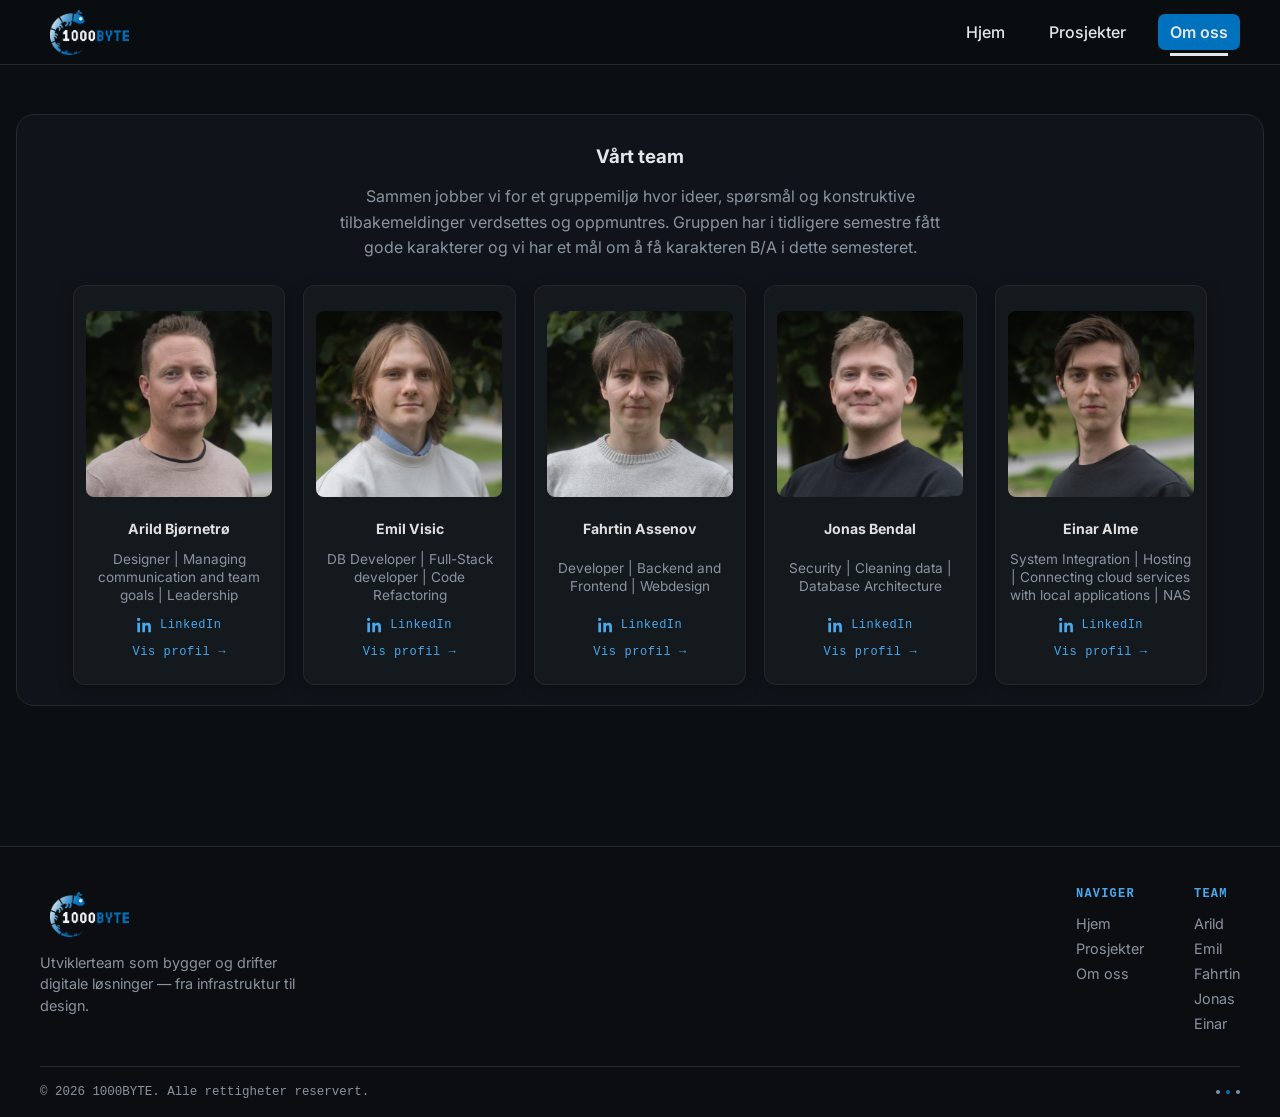
==== commit b8873dd0: "Removed Om oss header and widened the team box on Om oss" ====
--- a/about.html
+++ b/about.html
@@ -15,20 +15,10 @@
     <div id="header"></div>
 
     <main class="content-container">
-    <header class="hero">
-
-    <div class="section-divider">
-        <span></span>
-    </div>
-
-    <h1 class="eyebrow">Om oss</h1>
-
-</header>
-    
         <section class="section-panel">
-            <h2 class="header-title about-title">
+            <h1 class="header-title about-title">
                 Vårt team
-            </h2>
+            </h1>
             <div class="about-text-box">
             <p>
                 Sammen jobber vi for et gruppemiljø hvor ideer, spørsmål og konstruktive tilbakemeldinger verdsettes og oppmuntres.
--- a/site.css
+++ b/site.css
@@ -611,6 +611,12 @@
 
 .about-page .hero::before {
     display: none;
+}
+
+/* Om oss: wide team box for big team cards */
+.about-page .content-container {
+    width: calc(100% - 32px);
+    padding: 30px 0 60px;
 }
 
 /* Section panels — background + a slight hint of color per section */
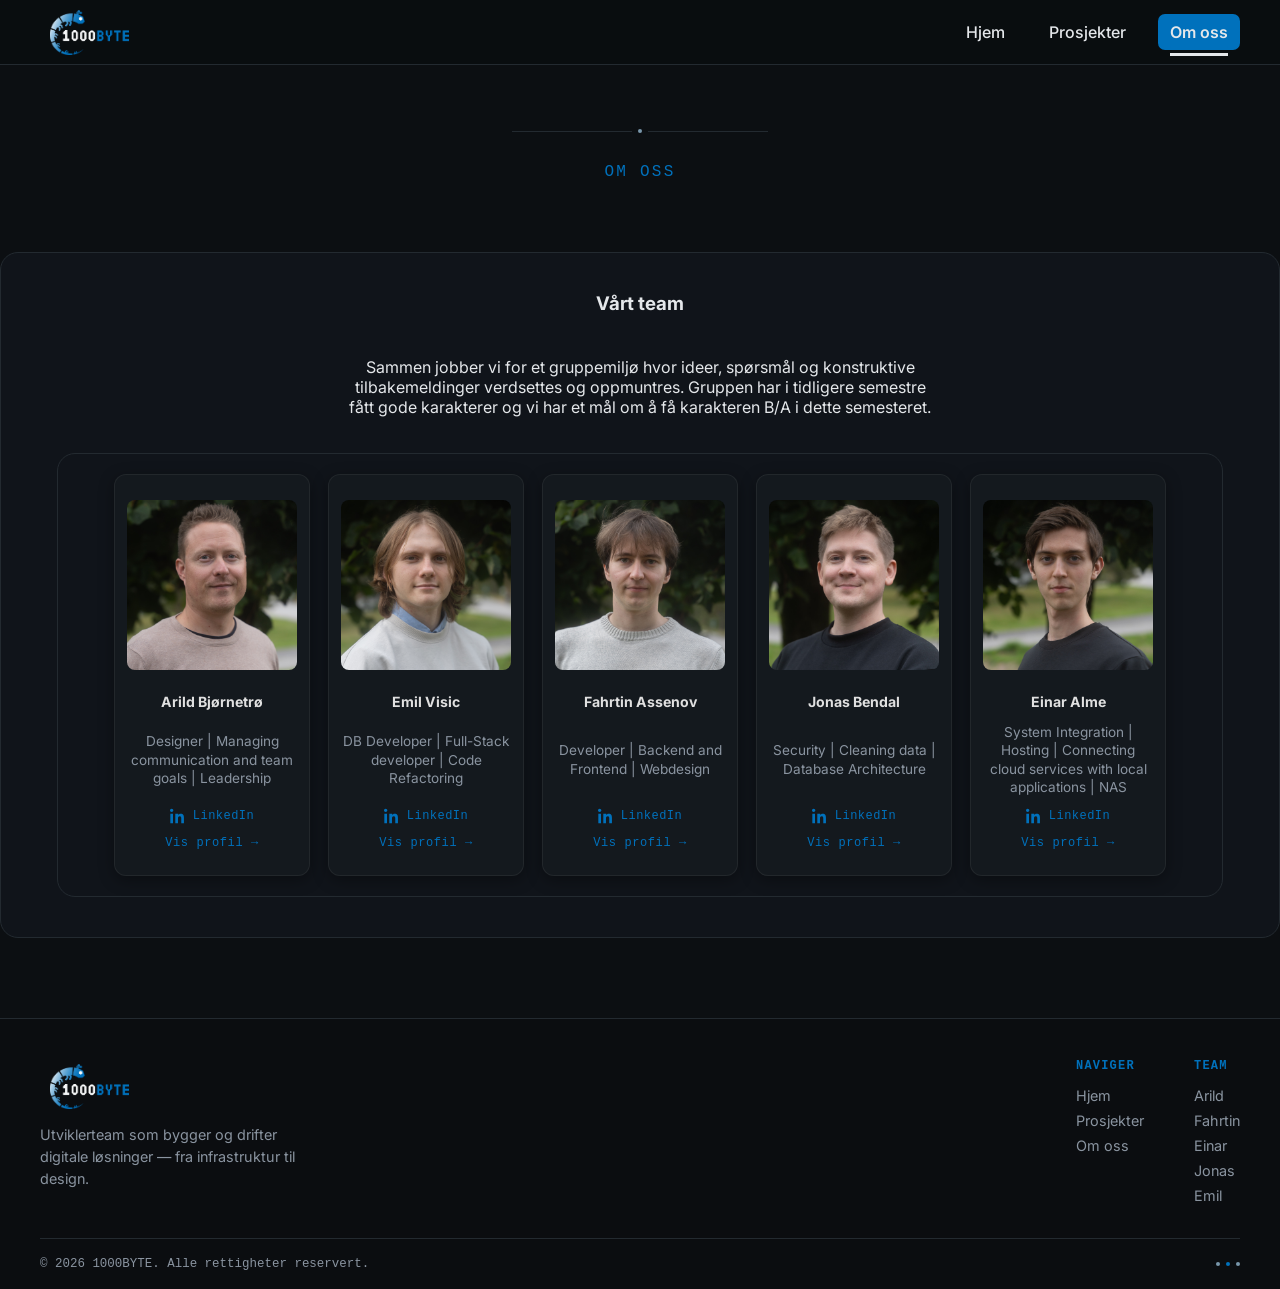
==== commit 4819f6dc: "Merge pull request #20 from ENCLD/einar_design_fix_v1 Einar design fix v1" ====
--- a/about.html
+++ b/about.html
@@ -13,20 +13,28 @@
 
 <body class="about-page">
     <div id="header"></div>
-
-    <main class="content-container">
+    <header class="hero">
+
+    <div class="section-divider">
+        <span></span>
+    </div>
+
+    <span class="eyebrow">Om oss</span>
+
+</header>
+    
         <section class="section-panel">
-            <h1 class="header-title about-title">
+            <h3 class="header-title" style="padding:0 0 8px; text-align:center;">
                 Vårt team
-            </h1>
+            </h3>
             <div class="about-text-box">
-            <p>
+            <p style="text-align:center;">
                 Sammen jobber vi for et gruppemiljø hvor ideer, spørsmål og konstruktive tilbakemeldinger verdsettes og oppmuntres.
                 Gruppen har i tidligere semestre fått gode karakterer og vi har et mål om å få karakteren B/A i dette semesteret.
             </p>
             </div>
 
-        <div class="team-section">
+        <section class="team-section section-panel">
             <div class="team">
                <div class="member-link">
     <div class="member">
@@ -35,7 +43,7 @@
            href="profile-arild.html"
            aria-label="Vis profilen til Arild Bjørnetrø"></a>
 
-        <img src="img/Arild.jpg" width="2048" height="2048" alt="Arild" class="avatar-image">
+        <img src="img/Arild.jpg" alt="Arild" class="avatar-image">
 
         <h3 class="bold-text">Arild Bjørnetrø</h3>
 
@@ -73,7 +81,7 @@
                href="profile-emil.html"
                aria-label="Vis profilen til Emil Visic"></a>
 
-            <img src="img/Emil.jpg" width="2048" height="2048"
+            <img src="img/Emil.jpg"
                  alt="Emil Visic"
                  class="avatar-image">
 
@@ -113,7 +121,7 @@
                href="profile-fahrtin.html"
                aria-label="Vis profilen til Fahrtin Assenov"></a>
 
-            <img src="img/Fahrtin.jpg" width="2048" height="2048"
+            <img src="img/Fahrtin.jpg"
                  alt="Fahrtin Assenov"
                  class="avatar-image">
 
@@ -154,7 +162,7 @@
                href="profile-jonas.html"
                aria-label="Vis profilen til Jonas Bendal"></a>
 
-            <img src="img/Jonas.jpg" width="2048" height="2048"
+            <img src="img/Jonas.jpg"
                  alt="Jonas Bendal"
                  class="avatar-image">
 
@@ -195,7 +203,7 @@
                href="profile-einar.html"
                aria-label="Vis profilen til Einar Alme"></a>
 
-            <img src="img/Einar.jpg" width="2048" height="2048"
+            <img src="img/Einar.jpg"
                  alt="Einar Alme"
                  class="avatar-image">
 
@@ -228,10 +236,9 @@
     </div>
 
 </div>
-        </div>
+        </section>
     </section>
-    </main>
-
+       
     <div id="footer"></div>
 
     <script src="site.js" defer></script>
--- a/site.css
+++ b/site.css
@@ -5,39 +5,13 @@
 html {
     scroll-behavior: smooth;
     min-height: 100%;
-    scrollbar-color: var(--card-border) var(--page-color);
-}
-
-::selection {
-    background: var(--accent);
-    color: #fff;
-}
-
-:focus-visible {
-    outline: 2px solid var(--accent-text);
-    outline-offset: 3px;
-    border-radius: 4px;
-}
-
-@media (prefers-reduced-motion: reduce) {
-    html {
-        scroll-behavior: auto;
-    }
-
-    *,
-    *::before,
-    *::after {
-        transition-duration: 0.01ms !important;
-        animation-duration: 0.01ms !important;
-    }
 }
 
 :root {
     --primary-color: #101418;
     --secondary-color: #7996ab;
     --accent: #0071bc;
-    --accent-text: #4aa8ec;
-    --accent-dim: rgba(0, 113, 188, 0.16);
+    --accent-dim: rgba(94, 234, 212, 0.16);
     --background-color: #0a0d10;
     --primary-text: #e4e7ea;
     --secondary-text: #8a94a0;
@@ -58,7 +32,7 @@
 
     background-color: var(--page-color);
     background-image:
-        radial-gradient(circle, rgba(0, 113, 188, 0.14) 1px, transparent 1.2px),
+        radial-gradient(circle, rgba(94, 234, 212, 0.10) 1px, transparent 1.2px),
         linear-gradient(90deg, rgba(121, 150, 171, 0.025) 1px, transparent 1px),
         linear-gradient(0deg, rgba(121, 150, 171, 0.025) 1px, transparent 1px);
     background-size: 32px 32px, 32px 32px, 32px 32px;
@@ -94,14 +68,13 @@
 .logo {
     display: inline-flex;
     align-items: center;
-    padding: 5px 10px;
     text-decoration: none;
 }
 
 .logo img {
     display: block;
     width: auto;
-    height: 45px;
+    height: 60px;
 }
 
 .nav-links {
@@ -135,6 +108,17 @@
             text-decoration-thickness: 3px;
         }
 
+        .nav-links a.active::after {
+            content: "";
+            position: absolute;
+            left: 12px;
+            right: 12px;
+            bottom: 2px;
+            height: 2px;
+            background: var(--accent);
+            border-radius: 2px;
+}
+        
 
 .nav-toggle {
     display: none;
@@ -207,14 +191,12 @@
 
 .eyebrow {
     display: block;
-    margin-top: 0;
-    font-weight: 400;
     font-family: var(--mono-font);
     font-size: 1rem;
     letter-spacing: 0.14em;
     text-transform: uppercase;
-    color: var(--accent-text);
-    margin-bottom: 12px;
+    color: var(--accent);
+    margin-bottom: 1px;
 }
 
 /* Site header */
@@ -236,22 +218,12 @@
 /*text*/
 
 
-.about-title {
-    margin: 10px 0 8px;
-    font-size: 1.17rem;
-    text-align: center;
-}
-
-.about-text-box {
-    max-width: 62ch;
-    margin: 0 auto 24px;
-    color: var(--secondary-text);
-    line-height: 1.6;
-    text-align: center;
-}
-
-.team-section {
-    margin-top: 0;
+    .about-text-box {
+  display: flex;
+  justify-content: center; /* Centers horizontally */
+  align-items: center;     /* Centers vertically */
+  width: 50%;
+  margin: auto;
 }
 
 /* content */
@@ -288,12 +260,6 @@
                 border-color 0.2s ease-in-out;
 }
 
-.project-title {
-    margin: 0 0 8px;
-    font-size: 1.15rem;
-    text-align: left;
-}
-
 /* Beskrivelsen bruker tilgjengelig plass
    og sentreres vertikalt */
 .project-card .normal-text {
@@ -307,7 +273,7 @@
 .project-card > a {
     margin-top: auto;
     align-self: center;
-    color: var(--accent-text);
+    color: var(--accent);
     text-decoration: none;
     font-weight: 600;
 }
@@ -375,20 +341,23 @@
 .member-link:hover .member {
     transform: translateY(-4px);
     border-color: var(--accent);
-    box-shadow: 0 10px 24px var(--card-shadow);
+    box-shadow:
+        0 10px 24px var(--card-shadow),
+        0 0 0 1px var(--accent-dim);
 }
 
 /* Keyboard-focus på hovedlenken */
 .member-link:has(.member-main-link:focus-visible) .member {
     border-color: var(--accent);
-    box-shadow: 0 10px 24px var(--card-shadow);
+    box-shadow:
+        0 10px 24px var(--card-shadow),
+        0 0 0 1px var(--accent-dim);
 }
 
 /* Profilbilde */
 .avatar-image {
     display: block;
     width: 100%;
-    height: auto;
     aspect-ratio: 1 / 1;
     object-fit: cover;
     object-position: center;
@@ -456,7 +425,7 @@
     margin-top: auto;
     margin-bottom: 8px;
 
-    color: var(--accent-text);
+    color: var(--accent);
     font-family: var(--mono-font);
     font-size: 0.75rem;
     letter-spacing: 0.04em;
@@ -482,7 +451,7 @@
     font-family: var(--mono-font);
     font-size: 0.75rem;
     letter-spacing: 0.05em;
-    color: var(--accent-text);
+    color: var(--accent);
     flex-shrink: 0;
 }
 
@@ -495,8 +464,8 @@
 .hero {
     position: relative;
 
-    padding: clamp(30px, 7vw, 100px) 30px;
-    aspect-ratio: 2048 / 1326;
+    padding: 100px 30px;
+    min-height: 500px;
 
     display: flex;
     flex-direction: column;
@@ -588,7 +557,7 @@
 
 .projects-page .hero {
     background-image: none;
-    aspect-ratio: auto;
+    min-height: auto;
     padding: 50px 30px;
 }
 
@@ -605,18 +574,12 @@
 
 .about-page .hero {
     background-image: none;
-    aspect-ratio: auto;
+    min-height: auto;
     padding: 50px 30px;
 }
 
 .about-page .hero::before {
     display: none;
-}
-
-/* Om oss: wide team box for big team cards */
-.about-page .content-container {
-    width: calc(100% - 32px);
-    padding: 30px 0 60px;
 }
 
 /* Section panels — background + a slight hint of color per section */
@@ -642,7 +605,7 @@
 }
 
 .section-panel--accent {
-    --panel-tint: rgba(0, 113, 188, 0.12);
+    --panel-tint: rgba(94, 234, 212, 0.10);
 }
 
 .section-panel--muted {
@@ -678,6 +641,19 @@
 
 /* Company logos */
 
+/* Target the link container */
+.logo {
+  padding: 5px 10px;      
+  display: inline-flex;    /* Forces the link to respect padding and height */
+  align-items: center;     /* Perfectly centers the image vertically */
+}
+
+/* Control the image dimensions */
+.logo img {
+  height: 45px;            /* Set preferred logo height in pixels */
+  width: auto;             /* Prevents distortion or squishing */
+}
+
 .logos-section {
     margin: 50px 0 30px;
     text-align: center;
@@ -715,13 +691,16 @@
 .logo-tile:hover {
     transform: translateY(-4px);
 
-    border-color: var(--accent-text);
-
-    background: var(--accent-dim);
-
-    box-shadow: 0 10px 24px var(--card-shadow);
-
-    color: var(--accent-text);
+    border-color: var(--accent);
+
+    background: rgba(63, 97, 170, 0.06);
+
+    box-shadow:
+        0 10px 24px rgba(0, 0, 0, 0.30),
+        0 0 0 1px var(--accent-dim),
+        0 0 20px rgba(63, 97, 170, 0.12);
+
+    color: var(--accent);
 }
 
 .logo-tile svg {
@@ -781,6 +760,7 @@
     width: 18px;
     height: 18px;
     opacity: 1;
+    box-shadow: 0 0 10px 1px var(--accent-dim);
 }
 
 .critter-head::before,
@@ -897,7 +877,7 @@
 
 .value-index {
     font-family: var(--mono-font);
-    color: var(--accent-text);
+    color: var(--accent);
     font-size: 0.8rem;
 }
 
@@ -980,7 +960,7 @@
     font-size: 0.75rem;
     letter-spacing: 0.1em;
     text-transform: uppercase;
-    color: var(--accent-text);
+    color: var(--accent);
     margin: 0 0 10px;
 }
 
@@ -993,7 +973,7 @@
 }
 
 .footer-col a:hover {
-    color: var(--accent-text);
+    color: var(--accent);
 }
 
 .footer-bottom {
@@ -1039,7 +1019,7 @@
 }
 
 .breadcrumb a:hover {
-    color: var(--accent-text);
+    color: var(--accent);
 }
 
 .profile-hero {
@@ -1056,7 +1036,6 @@
 
 .profile-avatar {
     width: 100%;
-    height: auto;
     aspect-ratio: 1 / 1;
     object-fit: cover;
     border-radius: 10px;
@@ -1101,8 +1080,8 @@
 }
 
 .social-btn:hover {
-    border-color: var(--accent-text);
-    color: var(--accent-text);
+    border-color: var(--accent);
+    color: var(--accent);
     background: var(--accent-dim);
 }
 
@@ -1130,9 +1109,9 @@
 .skills-tags li {
     font-family: var(--mono-font);
     font-size: 0.82rem;
-    color: var(--accent-text);
+    color: var(--accent);
     background: var(--accent-dim);
-    border: 1px solid rgba(0, 113, 188, 0.45);
+    border: 1px solid rgba(94, 234, 212, 0.3);
     border-radius: 5px;
     padding: 6px 10px;
 }
@@ -1191,7 +1170,7 @@
 }
 
 .back-link:hover {
-    color: var(--accent-text);
+    color: var(--accent);
 }
 
 /* Team video */
@@ -1235,14 +1214,6 @@
 }
 
 
-
-/* Tablet */
-
-@media (max-width: 1024px) {
-    .team {
-        grid-template-columns: repeat(3, minmax(0, 1fr));
-    }
-}
 
 /* Mobile */
 
@@ -1309,14 +1280,12 @@
         max-height: 0;
         overflow: hidden;
         opacity: 0;
-        visibility: hidden;
-        transition: max-height 0.3s ease, opacity 0.2s ease, visibility 0.3s;
+        transition: max-height 0.3s ease, opacity 0.2s ease, padding 0.3s ease;
     }
 
     .nav-links.is-open {
         max-height: 300px;
         opacity: 1;
-        visibility: visible;
         padding: 12px 20px 20px;
     }
 
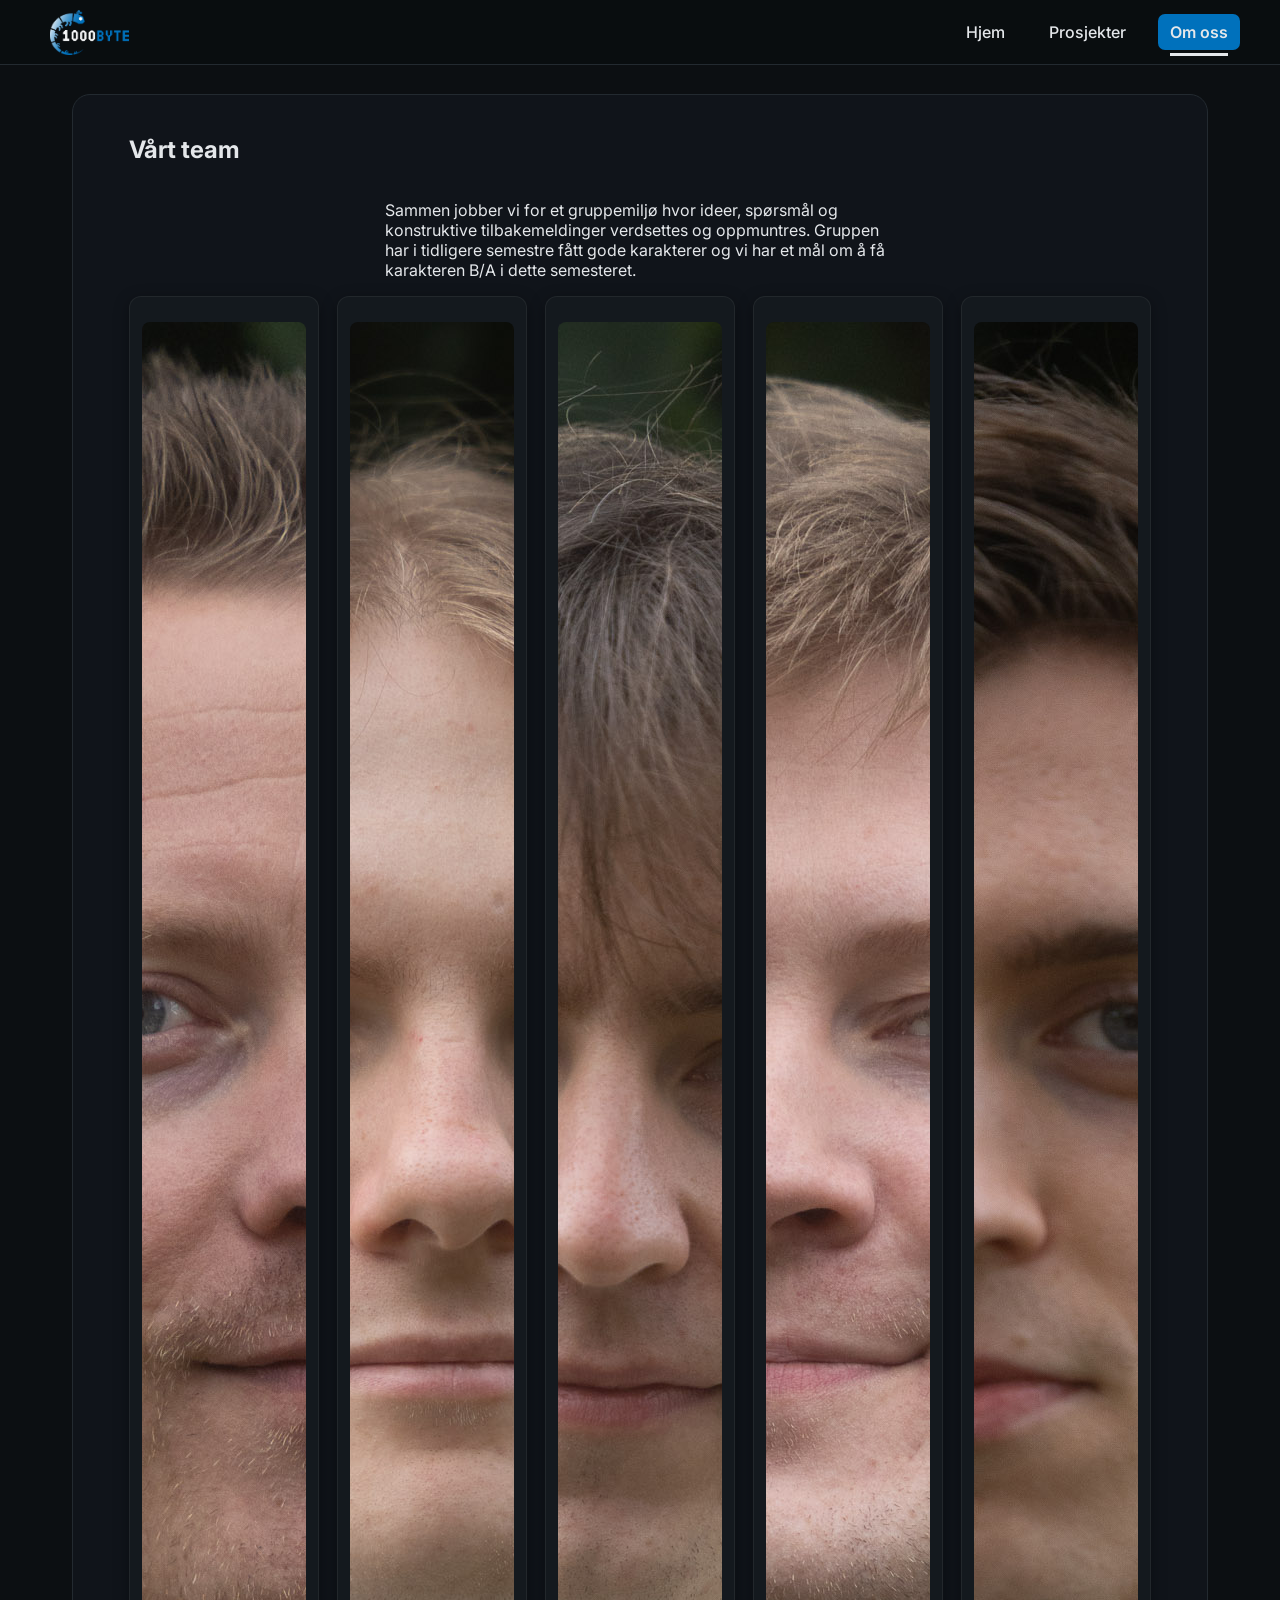
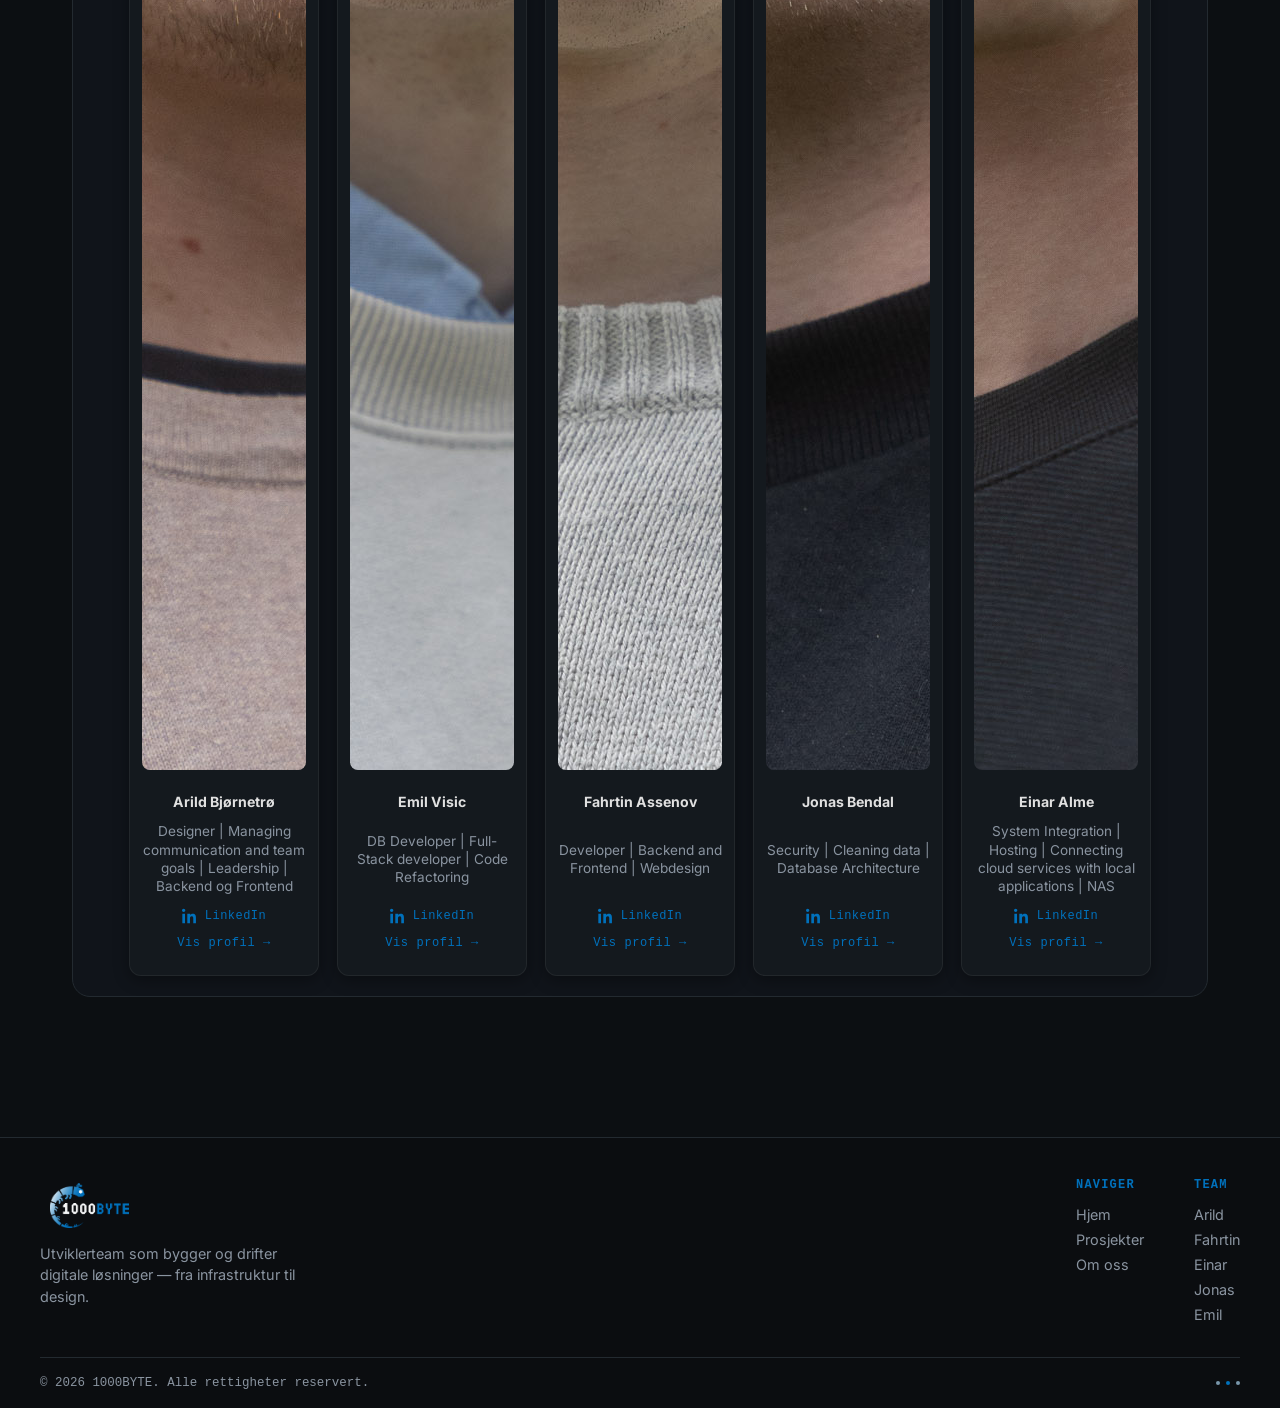
==== commit 09094b7e: "small change small change" ====
--- a/about.html
+++ b/about.html
@@ -13,28 +13,20 @@
 
 <body class="about-page">
     <div id="header"></div>
-    <header class="hero">
-
-    <div class="section-divider">
-        <span></span>
-    </div>
-
-    <span class="eyebrow">Om oss</span>
-
-</header>
-    
+
+    <main class="content-container">
         <section class="section-panel">
-            <h3 class="header-title" style="padding:0 0 8px; text-align:center;">
+            <h1 class="header-title about-title">
                 Vårt team
-            </h3>
+            </h1>
             <div class="about-text-box">
-            <p style="text-align:center;">
+            <p>
                 Sammen jobber vi for et gruppemiljø hvor ideer, spørsmål og konstruktive tilbakemeldinger verdsettes og oppmuntres.
                 Gruppen har i tidligere semestre fått gode karakterer og vi har et mål om å få karakteren B/A i dette semesteret.
             </p>
             </div>
 
-        <section class="team-section section-panel">
+        <div class="team-section">
             <div class="team">
                <div class="member-link">
     <div class="member">
@@ -43,12 +35,12 @@
            href="profile-arild.html"
            aria-label="Vis profilen til Arild Bjørnetrø"></a>
 
-        <img src="img/Arild.jpg" alt="Arild" class="avatar-image">
+        <img src="img/Arild.jpg" width="2048" height="2048" alt="Arild" class="avatar-image">
 
         <h3 class="bold-text">Arild Bjørnetrø</h3>
 
         <p>
-            Designer | Managing communication and team goals | Leadership
+            Designer | Managing communication and team goals | Leadership | Backend og Frontend
         </p>
 
         <a class="member-linkedin"
@@ -81,7 +73,7 @@
                href="profile-emil.html"
                aria-label="Vis profilen til Emil Visic"></a>
 
-            <img src="img/Emil.jpg"
+            <img src="img/Emil.jpg" width="2048" height="2048"
                  alt="Emil Visic"
                  class="avatar-image">
 
@@ -121,7 +113,7 @@
                href="profile-fahrtin.html"
                aria-label="Vis profilen til Fahrtin Assenov"></a>
 
-            <img src="img/Fahrtin.jpg"
+            <img src="img/Fahrtin.jpg" width="2048" height="2048"
                  alt="Fahrtin Assenov"
                  class="avatar-image">
 
@@ -162,7 +154,7 @@
                href="profile-jonas.html"
                aria-label="Vis profilen til Jonas Bendal"></a>
 
-            <img src="img/Jonas.jpg"
+            <img src="img/Jonas.jpg" width="2048" height="2048"
                  alt="Jonas Bendal"
                  class="avatar-image">
 
@@ -203,7 +195,7 @@
                href="profile-einar.html"
                aria-label="Vis profilen til Einar Alme"></a>
 
-            <img src="img/Einar.jpg"
+            <img src="img/Einar.jpg" width="2048" height="2048"
                  alt="Einar Alme"
                  class="avatar-image">
 
@@ -236,9 +228,10 @@
     </div>
 
 </div>
-        </section>
+        </div>
     </section>
-       
+    </main>
+
     <div id="footer"></div>
 
     <script src="site.js" defer></script>
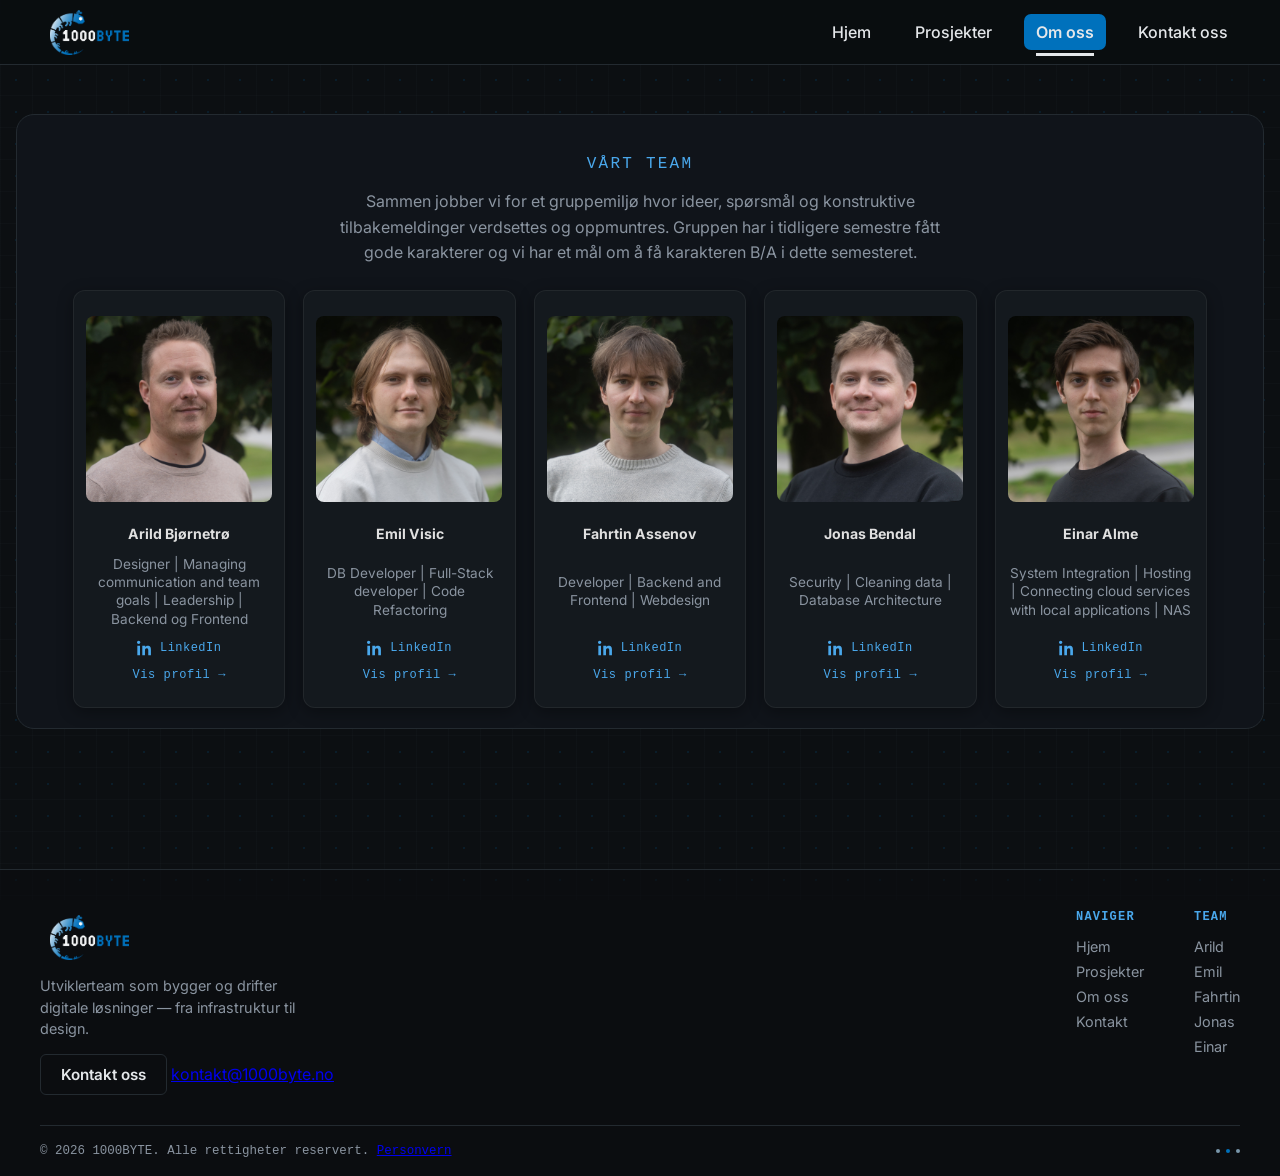
==== commit ab62f7b2: "Uniform headings, background on all pages and centered projects box - Shared light-blue heading styl" ====
--- a/about.html
+++ b/about.html
@@ -16,7 +16,7 @@
 
     <main class="content-container">
         <section class="section-panel">
-            <h1 class="header-title about-title">
+            <h1 class="page-title">
                 Vårt team
             </h1>
             <div class="about-text-box">
--- a/site.css
+++ b/site.css
@@ -5,13 +5,39 @@
 html {
     scroll-behavior: smooth;
     min-height: 100%;
+    scrollbar-color: var(--card-border) var(--page-color);
+}
+
+::selection {
+    background: var(--accent);
+    color: #fff;
+}
+
+:focus-visible {
+    outline: 2px solid var(--accent-text);
+    outline-offset: 3px;
+    border-radius: 4px;
+}
+
+@media (prefers-reduced-motion: reduce) {
+    html {
+        scroll-behavior: auto;
+    }
+
+    *,
+    *::before,
+    *::after {
+        transition-duration: 0.01ms !important;
+        animation-duration: 0.01ms !important;
+    }
 }
 
 :root {
     --primary-color: #101418;
     --secondary-color: #7996ab;
     --accent: #0071bc;
-    --accent-dim: rgba(94, 234, 212, 0.16);
+    --accent-text: #4aa8ec;
+    --accent-dim: rgba(0, 113, 188, 0.16);
     --background-color: #0a0d10;
     --primary-text: #e4e7ea;
     --secondary-text: #8a94a0;
@@ -32,7 +58,7 @@
 
     background-color: var(--page-color);
     background-image:
-        radial-gradient(circle, rgba(94, 234, 212, 0.10) 1px, transparent 1.2px),
+        radial-gradient(circle, rgba(0, 113, 188, 0.14) 1px, transparent 1.2px),
         linear-gradient(90deg, rgba(121, 150, 171, 0.025) 1px, transparent 1px),
         linear-gradient(0deg, rgba(121, 150, 171, 0.025) 1px, transparent 1px);
     background-size: 32px 32px, 32px 32px, 32px 32px;
@@ -68,13 +94,14 @@
 .logo {
     display: inline-flex;
     align-items: center;
+    padding: 5px 10px;
     text-decoration: none;
 }
 
 .logo img {
     display: block;
     width: auto;
-    height: 60px;
+    height: 45px;
 }
 
 .nav-links {
@@ -108,18 +135,6 @@
             text-decoration-thickness: 3px;
         }
 
-        .nav-links a.active::after {
-            content: "";
-            position: absolute;
-            left: 12px;
-            right: 12px;
-            bottom: 2px;
-            height: 2px;
-            background: var(--accent);
-            border-radius: 2px;
-}
-        
-
 .nav-toggle {
     display: none;
     flex-direction: column;
@@ -189,41 +204,48 @@
     font-style: normal;
 }
 
-.eyebrow {
+/* Shared headings: same light-blue label look on every page */
+
+.page-title,
+.section-heading {
     display: block;
+    margin: 20px 0 14px;
     font-family: var(--mono-font);
     font-size: 1rem;
+    font-weight: 400;
     letter-spacing: 0.14em;
     text-transform: uppercase;
-    color: var(--accent);
-    margin-bottom: 1px;
+    text-align: center;
+    color: var(--accent-text);
+}
+
+.section-heading {
+    margin-top: 0;
+}
+
+/* Front page headline */
+
+.intro-title {
+    margin: 20px 0 14px;
+    font-size: clamp(1.6rem, 3vw, 2rem);
+    line-height: 1.25;
+    color: var(--primary-text);
 }
 
 /* Site header */
 
-.site-title {
-    display: inline-flex;
-    align-items: center;    
-    gap: 12px;
-    font-size: 2rem;        
-}
-
-.title-logo {
-    height: 1.2em;        
-    width: auto;          
-    display: block;
-}
-
-
 /*text*/
 
-
-    .about-text-box {
-  display: flex;
-  justify-content: center; /* Centers horizontally */
-  align-items: center;     /* Centers vertically */
-  width: 50%;
-  margin: auto;
+.about-text-box {
+    max-width: 62ch;
+    margin: 0 auto 24px;
+    color: var(--secondary-text);
+    line-height: 1.6;
+    text-align: center;
+}
+
+.team-section {
+    margin-top: 0;
 }
 
 /* content */
@@ -260,6 +282,12 @@
                 border-color 0.2s ease-in-out;
 }
 
+.project-title {
+    margin: 0 0 8px;
+    font-size: 1.15rem;
+    text-align: left;
+}
+
 /* Beskrivelsen bruker tilgjengelig plass
    og sentreres vertikalt */
 .project-card .normal-text {
@@ -273,7 +301,7 @@
 .project-card > a {
     margin-top: auto;
     align-self: center;
-    color: var(--accent);
+    color: var(--accent-text);
     text-decoration: none;
     font-weight: 600;
 }
@@ -285,7 +313,16 @@
     }
 
 .projects-section {
-    margin-top: 40px;
+    margin: 40px 0;
+    padding-top: 40px;
+    padding-bottom: 48px;
+}
+
+/* Prosjekter: boksen står midt mellom menyen og footeren */
+.projects-page .content-container {
+    display: flex;
+    flex-direction: column;
+    justify-content: center;
 }
 
 /* team */
@@ -341,23 +378,20 @@
 .member-link:hover .member {
     transform: translateY(-4px);
     border-color: var(--accent);
-    box-shadow:
-        0 10px 24px var(--card-shadow),
-        0 0 0 1px var(--accent-dim);
+    box-shadow: 0 10px 24px var(--card-shadow);
 }
 
 /* Keyboard-focus på hovedlenken */
 .member-link:has(.member-main-link:focus-visible) .member {
     border-color: var(--accent);
-    box-shadow:
-        0 10px 24px var(--card-shadow),
-        0 0 0 1px var(--accent-dim);
+    box-shadow: 0 10px 24px var(--card-shadow);
 }
 
 /* Profilbilde */
 .avatar-image {
     display: block;
     width: 100%;
+    height: auto;
     aspect-ratio: 1 / 1;
     object-fit: cover;
     object-position: center;
@@ -425,7 +459,7 @@
     margin-top: auto;
     margin-bottom: 8px;
 
-    color: var(--accent);
+    color: var(--accent-text);
     font-family: var(--mono-font);
     font-size: 0.75rem;
     letter-spacing: 0.04em;
@@ -451,7 +485,7 @@
     font-family: var(--mono-font);
     font-size: 0.75rem;
     letter-spacing: 0.05em;
-    color: var(--accent);
+    color: var(--accent-text);
     flex-shrink: 0;
 }
 
@@ -464,8 +498,8 @@
 .hero {
     position: relative;
 
-    padding: 100px 30px;
-    min-height: 500px;
+    padding: clamp(30px, 7vw, 100px) 30px;
+    aspect-ratio: 2048 / 1326;
 
     display: flex;
     flex-direction: column;
@@ -548,38 +582,12 @@
     color: var(--accent);
 }
 
-/* Projects page */
-
-.projects-page {
-    background-image: none;
-    background-color: var(--page-color);
-}
-
-.projects-page .hero {
-    background-image: none;
-    min-height: auto;
-    padding: 50px 30px;
-}
-
-.projects-page .hero::before {
-    display: none;
-}
-
-/* About us page */
-
-.about-page {
-    background-image: none;
-    background-color: var(--page-color);
-}
-
-.about-page .hero {
-    background-image: none;
-    min-height: auto;
-    padding: 50px 30px;
-}
-
-.about-page .hero::before {
-    display: none;
+/* Om oss page */
+
+/* Om oss: wide team box for big team cards */
+.about-page .content-container {
+    width: calc(100% - 32px);
+    padding: 30px 0 60px;
 }
 
 /* Section panels — background + a slight hint of color per section */
@@ -605,57 +613,19 @@
 }
 
 .section-panel--accent {
-    --panel-tint: rgba(94, 234, 212, 0.10);
+    --panel-tint: rgba(0, 113, 188, 0.12);
 }
 
 .section-panel--muted {
     --panel-tint: rgba(121, 150, 171, 0.10);
 }
 
-/* Section divider */
-
-.section-divider {
-    display: flex;
-    align-items: center;
-    gap: 6px;
-    justify-content: center;
-    margin: 15px 0 30px;
-    color: var(--secondary-text);
-}
-
-.section-divider span {
-    width: 4px;
-    height: 4px;
-    border-radius: 50%;
-    background: var(--secondary-color);
-}
-
-.section-divider::before,
-.section-divider::after {
-    content: "";
-    flex: 1;
-    max-width: 120px;
-    height: 1px;
-    background: var(--card-border);
-}
-
 /* Company logos */
-
-/* Target the link container */
-.logo {
-  padding: 5px 10px;      
-  display: inline-flex;    /* Forces the link to respect padding and height */
-  align-items: center;     /* Perfectly centers the image vertically */
-}
-
-/* Control the image dimensions */
-.logo img {
-  height: 45px;            /* Set preferred logo height in pixels */
-  width: auto;             /* Prevents distortion or squishing */
-}
 
 .logos-section {
     margin: 50px 0 30px;
+    padding-top: 40px;
+    padding-bottom: 40px;
     text-align: center;
 }
 
@@ -691,16 +661,13 @@
 .logo-tile:hover {
     transform: translateY(-4px);
 
-    border-color: var(--accent);
-
-    background: rgba(63, 97, 170, 0.06);
-
-    box-shadow:
-        0 10px 24px rgba(0, 0, 0, 0.30),
-        0 0 0 1px var(--accent-dim),
-        0 0 20px rgba(63, 97, 170, 0.12);
-
-    color: var(--accent);
+    border-color: var(--accent-text);
+
+    background: var(--accent-dim);
+
+    box-shadow: 0 10px 24px var(--card-shadow);
+
+    color: var(--accent-text);
 }
 
 .logo-tile svg {
@@ -760,7 +727,6 @@
     width: 18px;
     height: 18px;
     opacity: 1;
-    box-shadow: 0 0 10px 1px var(--accent-dim);
 }
 
 .critter-head::before,
@@ -796,6 +762,8 @@
 
 .value-section {
     margin: 60px 0;
+    padding-top: 40px;
+    padding-bottom: 40px;
     text-align: center;
 }
 
@@ -873,11 +841,9 @@
     padding: 22px;
 }
 
-
-
 .value-index {
     font-family: var(--mono-font);
-    color: var(--accent);
+    color: var(--accent-text);
     font-size: 0.8rem;
 }
 
@@ -960,7 +926,7 @@
     font-size: 0.75rem;
     letter-spacing: 0.1em;
     text-transform: uppercase;
-    color: var(--accent);
+    color: var(--accent-text);
     margin: 0 0 10px;
 }
 
@@ -973,7 +939,7 @@
 }
 
 .footer-col a:hover {
-    color: var(--accent);
+    color: var(--accent-text);
 }
 
 .footer-bottom {
@@ -1018,8 +984,12 @@
     text-decoration: none;
 }
 
+.breadcrumb-current {
+    color: var(--accent-text);
+}
+
 .breadcrumb a:hover {
-    color: var(--accent);
+    color: var(--accent-text);
 }
 
 .profile-hero {
@@ -1036,6 +1006,7 @@
 
 .profile-avatar {
     width: 100%;
+    height: auto;
     aspect-ratio: 1 / 1;
     object-fit: cover;
     border-radius: 10px;
@@ -1080,8 +1051,8 @@
 }
 
 .social-btn:hover {
-    border-color: var(--accent);
-    color: var(--accent);
+    border-color: var(--accent-text);
+    color: var(--accent-text);
     background: var(--accent-dim);
 }
 
@@ -1109,9 +1080,9 @@
 .skills-tags li {
     font-family: var(--mono-font);
     font-size: 0.82rem;
-    color: var(--accent);
+    color: var(--accent-text);
     background: var(--accent-dim);
-    border: 1px solid rgba(94, 234, 212, 0.3);
+    border: 1px solid rgba(0, 113, 188, 0.45);
     border-radius: 5px;
     padding: 6px 10px;
 }
@@ -1170,13 +1141,13 @@
 }
 
 .back-link:hover {
-    color: var(--accent);
+    color: var(--accent-text);
 }
 
 /* Team video */
 
 .video-section {
-    padding: 50px 0 70px;
+    padding: 30px 0 70px;
     text-align: center;
 }
 
@@ -1213,7 +1184,13 @@
     border: 0;
 }
 
-
+/* Tablet */
+
+@media (max-width: 1024px) {
+    .team {
+        grid-template-columns: repeat(3, minmax(0, 1fr));
+    }
+}
 
 /* Mobile */
 
@@ -1280,12 +1257,14 @@
         max-height: 0;
         overflow: hidden;
         opacity: 0;
-        transition: max-height 0.3s ease, opacity 0.2s ease, padding 0.3s ease;
+        visibility: hidden;
+        transition: max-height 0.3s ease, opacity 0.2s ease, visibility 0.3s;
     }
 
     .nav-links.is-open {
         max-height: 300px;
         opacity: 1;
+        visibility: visible;
         padding: 12px 20px 20px;
     }
 
